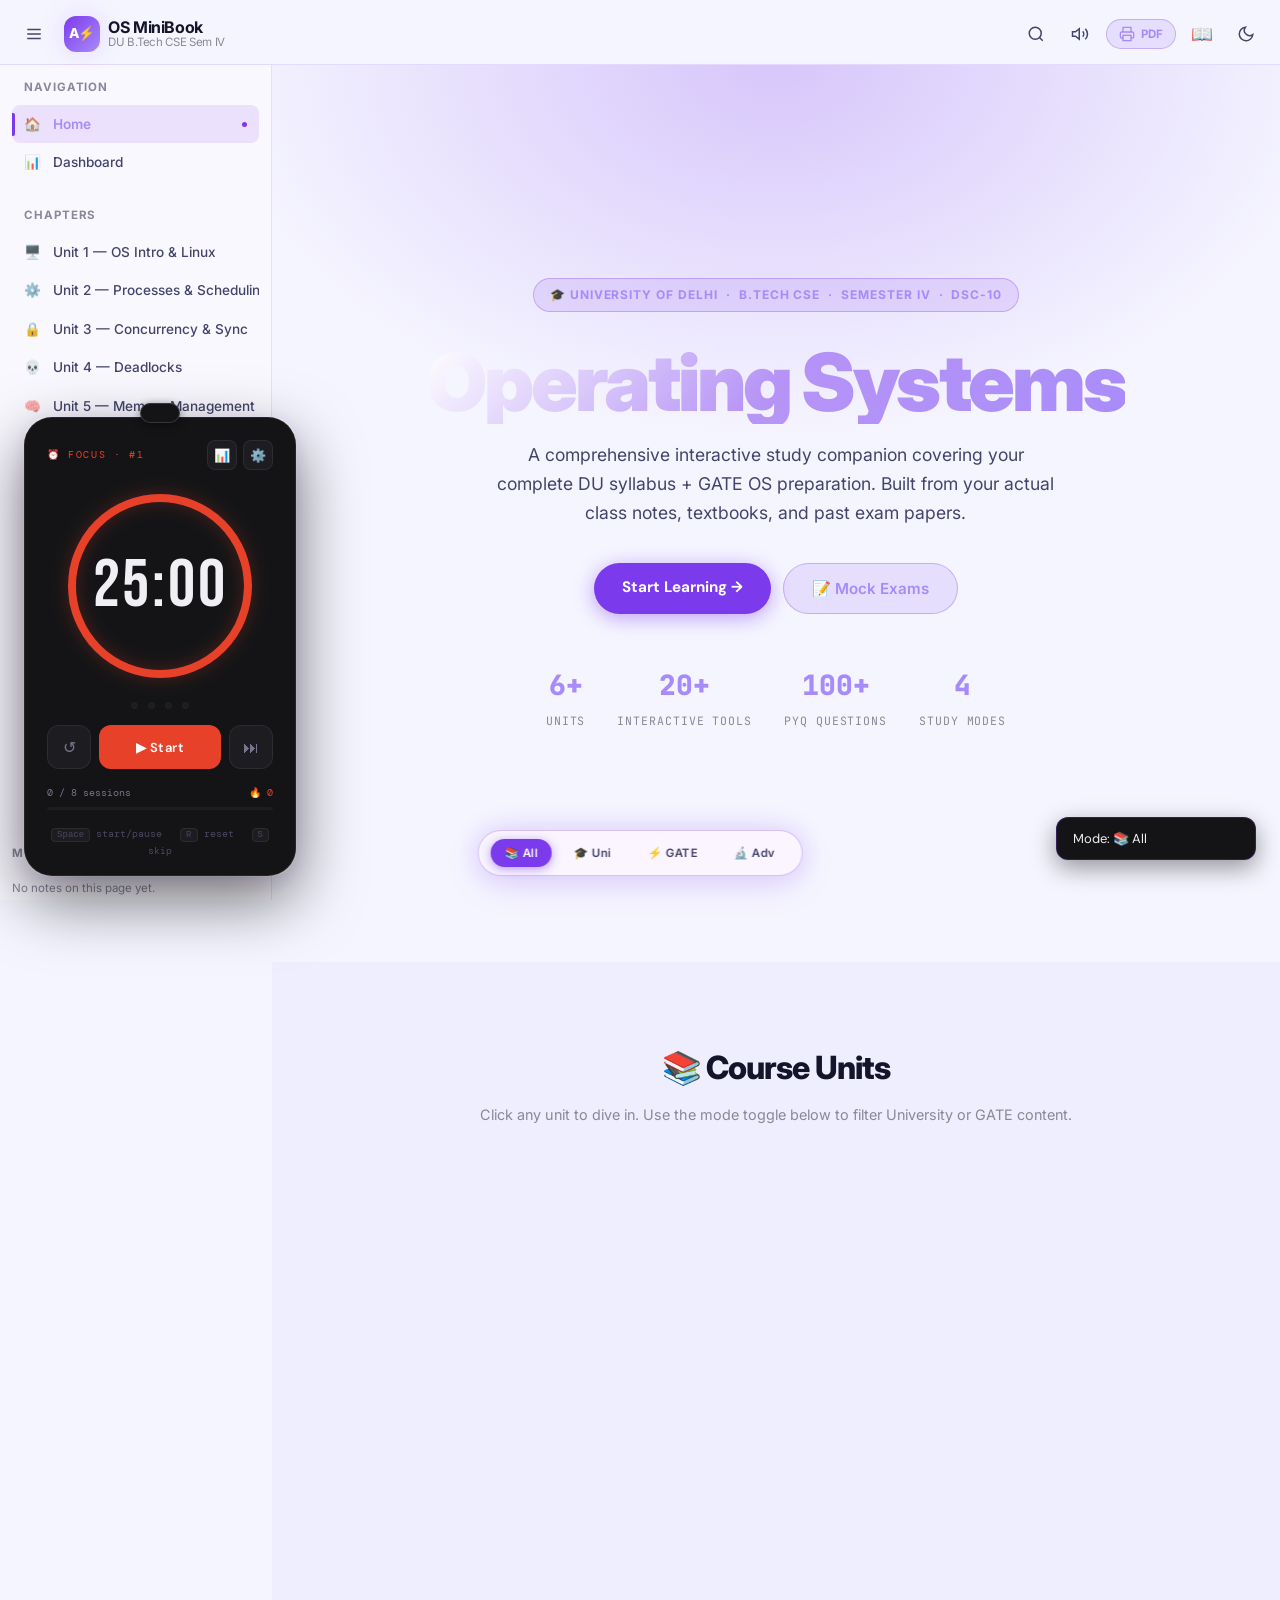
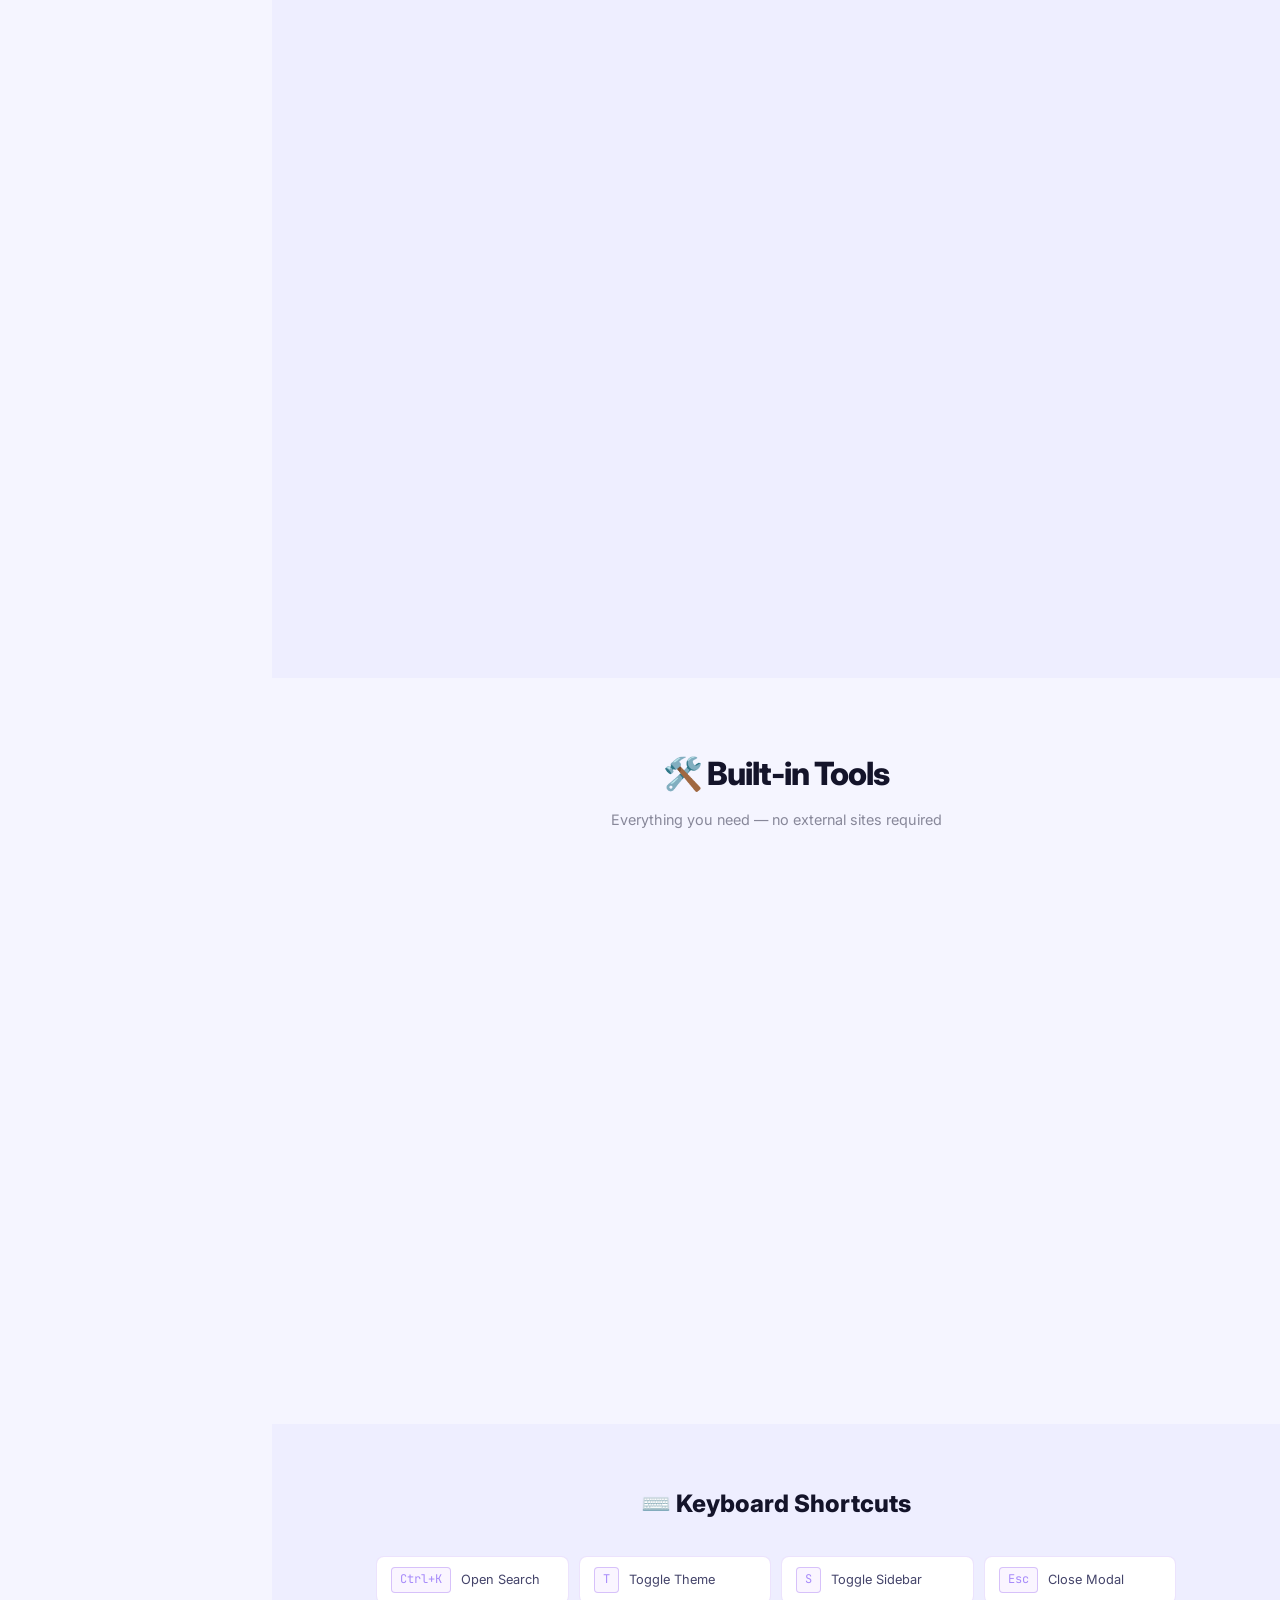
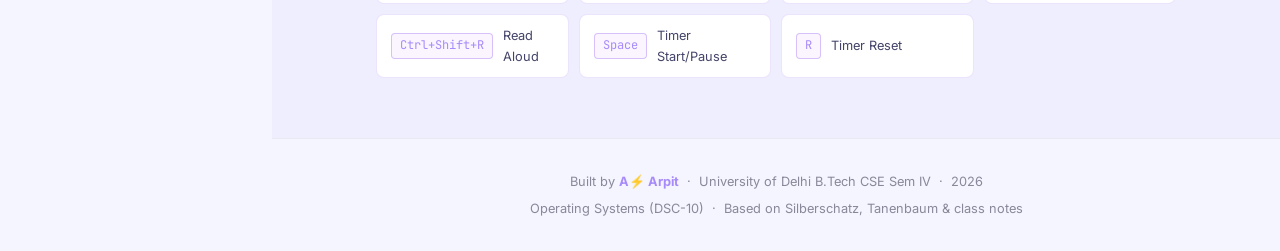
==== index.html @ 66121237 "feat: complete Phase 1 overhaul for Units 2, 3, and 4 - Overhauled Unit 4 with advanced Bankers algo" ====
<!DOCTYPE html>
<html lang="en" data-theme="dark">
<head>
<!-- ⚡ Arpit | OS MiniBook 2026 | University of Delhi -->
<meta charset="UTF-8"><meta name="viewport" content="width=device-width,initial-scale=1">
<meta name="author" content="Arpit"><meta name="description" content="Operating Systems MiniBook - B.Tech CSE Sem IV, University of Delhi. Covers GATE + University syllabus with interactive tools.">
<meta name="application-name" content="OS MiniBook">
<meta name="theme-color" content="#7c3aed">
<meta name="apple-mobile-web-app-capable" content="yes">
<meta name="apple-mobile-web-app-status-bar-style" content="black-translucent">
<meta name="apple-mobile-web-app-title" content="OS MiniBook">
<meta name="mobile-web-app-capable" content="yes">
<title>OS MiniBook ⚡ | Arpit | DU B.Tech CSE Sem IV</title>
<link rel="preconnect" href="https://fonts.googleapis.com">
<link rel="preconnect" href="https://fonts.gstatic.com" crossorigin>
<link rel="manifest" href="./manifest.json">
<link rel="stylesheet" href="assets/css/main.css">
<link rel="stylesheet" href="assets/css/components.css">
<link rel="stylesheet" href="assets/css/animations.css">
<link rel="stylesheet" href="assets/css/timer.css">
<style>
/* Landing page specific */
.hero { position:relative; min-height:100vh; display:flex; align-items:center; justify-content:center; text-align:center; overflow:hidden; background:var(--bg-base); }
.hero-bg { position:absolute;inset:0; background:radial-gradient(ellipse 80% 60% at 50% 0%, rgba(124,58,237,0.25) 0%, transparent 70%); pointer-events:none; }
.hero-content { position:relative; z-index:1; max-width:780px; padding:0 24px; }
.hero-badge { display:inline-flex;align-items:center;gap:8px; background:var(--accent-soft);border:1px solid var(--accent-border);border-radius:99px; padding:6px 16px; font-size:.75rem;font-weight:700;letter-spacing:.08em;text-transform:uppercase;color:var(--accent-light);margin-bottom:28px; }
.hero-title { font-size:clamp(2.5rem,7vw,5rem);font-weight:900;letter-spacing:-.04em;line-height:1.05; background:linear-gradient(135deg,#fff 0%,var(--accent-glow) 50%,var(--accent-light) 100%);-webkit-background-clip:text;-webkit-text-fill-color:transparent;background-clip:text;margin-bottom:16px; }
.hero-sub { font-size:1.1rem;color:var(--tx-secondary);line-height:1.65;margin-bottom:36px;max-width:560px;margin-left:auto;margin-right:auto; }
.hero-btns { display:flex;gap:12px;justify-content:center;flex-wrap:wrap;margin-bottom:48px; }
.btn-primary { background:var(--accent);color:#fff;padding:12px 28px;border-radius:99px;font-weight:700;font-size:.95rem;transition:all .25s;box-shadow:0 4px 20px rgba(124,58,237,.45); }
.btn-primary:hover { background:var(--accent-light);transform:translateY(-2px);box-shadow:0 8px 28px rgba(124,58,237,.6);color:#fff; }
.btn-secondary { background:var(--accent-soft);color:var(--accent-light);padding:12px 28px;border-radius:99px;font-weight:600;font-size:.95rem;border:1px solid var(--accent-border);transition:all .25s; }
.btn-secondary:hover { background:var(--accent-border);transform:translateY(-2px); }
.stats-row { display:flex;gap:32px;justify-content:center;flex-wrap:wrap;margin-bottom:16px; }
.stat { text-align:center; }
.stat-num { font-size:1.75rem;font-weight:800;color:var(--accent-light);font-family:var(--font-mono); }
.stat-label { font-size:.72rem;text-transform:uppercase;letter-spacing:.08em;color:var(--tx-muted);margin-top:2px; }
/* Unit grid */
.units-section { padding:80px 24px; background:var(--bg-surface); }
.units-section h2 { text-align:center;font-size:2rem;font-weight:800;letter-spacing:-.03em;margin-bottom:8px;color:var(--tx-primary); }
.units-section .section-sub { text-align:center;color:var(--tx-muted);font-size:.9rem;margin-bottom:48px; }
.units-grid { display:grid;grid-template-columns:repeat(auto-fill,minmax(300px,1fr));gap:20px;max-width:1100px;margin:0 auto; }
/* Feature strip */
.features-section { padding:70px 24px; background:var(--bg-base); }
.features-grid { display:grid;grid-template-columns:repeat(auto-fill,minmax(220px,1fr));gap:16px;max-width:1000px;margin:40px auto 0; }
.feature-item { background:var(--bg-card);border:1px solid var(--bd-default);border-radius:var(--r-xl);padding:24px;text-align:center;transition:all .25s; }
.feature-item:hover { border-color:var(--accent-border);box-shadow:var(--sh-glow);transform:translateY(-3px); }
.feature-icon { font-size:2rem;margin-bottom:10px; }
.feature-title { font-weight:700;font-size:.95rem;margin-bottom:6px;color:var(--tx-primary); }
.feature-desc  { font-size:.8rem;color:var(--tx-muted);line-height:1.55; }
/* Keyboard shortcuts panel */
.shortcuts-section { padding:60px 24px;background:var(--bg-surface); }
.shortcuts-grid { display:grid;grid-template-columns:repeat(auto-fill,minmax(180px,1fr));gap:10px;max-width:800px;margin:32px auto 0; }
.shortcut-item { display:flex;align-items:center;gap:10px;background:var(--bg-card);border:1px solid var(--bd-default);border-radius:var(--r-md);padding:10px 14px; }
.shortcut-item kbd { background:var(--bg-elevated);border:1px solid var(--bd-strong);border-radius:4px;padding:2px 8px;font-family:var(--font-mono);font-size:.75rem;color:var(--accent-light);white-space:nowrap; }
.shortcut-item span { font-size:.8rem;color:var(--tx-secondary); }
footer { padding:32px 24px;text-align:center;border-top:1px solid var(--bd-subtle);color:var(--tx-muted);font-size:.8rem; }
.footer-brand { color:var(--accent-light);font-weight:700; }

/* ─── Undo timer.css globals that would break the site layout ──────────── */
/* timer.css sets body to flex-center (full-page app mode) — revert it */
body {
  display:block !important;
  padding:0 !important;
  min-height:unset !important;
  background-color:var(--bg-base) !important;
  font-family:var(--font-sans, inherit) !important;
}
/* timer.css sets --accent:#e8412a on :root — restore the site's purple */
:root {
  --accent:#7c3aed;
  --accent-light:#a78bfa;
  --accent-soft:rgba(124,58,237,.12);
  --accent-border:rgba(124,58,237,.3);
  --accent-glow:rgba(124,58,237,.5);
}
/* Neutralise the body[data-phase] background-image changes */
body[data-phase="work"],
body[data-phase="short_break"],
body[data-phase="long_break"] { background-image:none !important; }

/* ─── Scope all timer design tokens to the widget + its modals ─────────── */
#pomodoro,
#pomo-distraction-modal,
#pomo-settings-modal,
#pomo-analytics-modal,
#pomo-toasts {
  --accent:       #e8412a;
  --accent-dim:   rgba(232,65,42,.18);
  --accent-glow:  rgba(232,65,42,.35);
  --bg:           #0c0c0e;
  --surface:      #141416;
  --surface-2:    #1c1c21;
  --surface-3:    #242429;
  --border:       rgba(255,255,255,.07);
  --border-hover: rgba(255,255,255,.14);
  --text:         #f0eff4;
  --text-muted:   #77758a;
  --text-dim:     #4a4860;
  --green:        #10b981;
  --green-dim:    rgba(16,185,129,.18);
  --teal:         #38bdf8;
  --teal-dim:     rgba(56,189,248,.18);
  --font-display: 'Bebas Neue', sans-serif;
  --font-body:    'DM Sans', sans-serif;
  --font-mono:    'DM Mono', monospace;
  --radius-sm:    8px;
  --radius-md:    12px;
  --radius-lg:    20px;
  --radius-xl:    28px;
  --ease:         cubic-bezier(0.4,0,0.2,1);
  --dur:          0.2s;
}

/* ─── Timer widget sizing ────────────────────────────────────────────────── */
/* Override components.css which sized #pomodoro for the old tiny widget */
#pomodoro {
  width: 272px !important;
  min-width: 272px !important;
  padding: 0 !important;
  background: transparent !important;
  border: none !important;
  overflow: visible !important;
}
#pomo-card { width: 100%; }
#pomo-app  { display: contents; }
</style>
</head>
<body>
<!-- ⚡ Arpit -->
<div id="progress-bar"></div>

<!-- HEADER -->
<header id="main-header">
  <div class="header-left">
    <button id="sidebar-toggle" class="icon-btn" title="Toggle Sidebar (S)">
      <svg viewBox="0 0 24 24" fill="none" stroke="currentColor" stroke-width="2"><line x1="3" y1="6" x2="21" y2="6"/><line x1="3" y1="12" x2="21" y2="12"/><line x1="3" y1="18" x2="21" y2="18"/></svg>
    </button>
    <div class="brand-logo">
      <div class="brand-icon">A⚡</div>
      <div class="brand-text"><span class="main">OS MiniBook</span><span class="sub">DU B.Tech CSE Sem IV</span></div>
    </div>
  </div>
  <span class="header-chapter-title"></span>
  <div class="header-right">
    <button id="search-btn" class="icon-btn" title="Search (Ctrl+K)">
      <svg viewBox="0 0 24 24" fill="none" stroke="currentColor" stroke-width="2"><circle cx="11" cy="11" r="8"/><path d="M21 21l-4.35-4.35"/></svg>
    </button>
    <button id="tts-toggle" class="icon-btn" title="Read Aloud">
      <svg viewBox="0 0 24 24" fill="none" stroke="currentColor" stroke-width="2"><polygon points="11 5 6 9 2 9 2 15 6 15 11 19 11 5"/><path d="M15.54 8.46a5 5 0 010 7.07M19.07 4.93a10 10 0 010 14.14"/></svg>
    </button>
    
    <button id="print-btn" title="Print / Save as PDF (Ctrl+P)" aria-label="Print"><svg viewBox="0 0 24 24" fill="none" stroke="currentColor" stroke-width="2" width="16" height="16" style="flex-shrink:0"><polyline points="6 9 6 2 18 2 18 9"/><path d="M6 18H4a2 2 0 01-2-2v-5a2 2 0 012-2h16a2 2 0 012 2v5a2 2 0 01-2 2h-2"/><rect x="6" y="14" width="12" height="8"/></svg><span class="print-label">PDF</span></button>
    <button id="reading-mode-btn" class="icon-btn" title="Reading Mode (F)" aria-pressed="false" aria-label="Toggle reading mode">📖</button>
    <button id="theme-toggle" class="icon-btn" title="Toggle Theme (T)"></button>
  </div>
</header>

<!-- SIDEBAR -->
<div id="sidebar-overlay"></div>
<aside id="sidebar">
  <nav class="sidebar-nav">
    <!-- ⚡ Arpit -->
    <div class="sidebar-section">
      <div class="sidebar-section-label">Navigation</div>
      <a href="index.html" class="sidebar-link active"><span class="link-icon">🏠</span>Home</a>
      <a href="./progress.html" class="sidebar-link"><span class="link-icon">📊</span>Dashboard</a>
    </div>
    <div class="sidebar-section">
      <div class="sidebar-section-label">Chapters</div>
      <a href="chapters/unit1.html" class="sidebar-link"><span class="link-icon">🖥️</span>Unit 1 — OS Intro & Linux</a>
      <a href="chapters/unit2.html" class="sidebar-link"><span class="link-icon">⚙️</span>Unit 2 — Processes & Scheduling</a>
      <a href="chapters/unit3.html" class="sidebar-link"><span class="link-icon">🔒</span>Unit 3 — Concurrency & Sync</a>
      <a href="chapters/unit4.html" class="sidebar-link"><span class="link-icon">💀</span>Unit 4 — Deadlocks</a>
      <a href="chapters/unit5.html" class="sidebar-link"><span class="link-icon">🧠</span>Unit 5 — Memory Management</a>
      <a href="chapters/unit6.html" class="sidebar-link"><span class="link-icon">📁</span>Unit 6 — File Systems & Security</a>
      <a href="chapters/gate-extra.html" class="sidebar-link" style="color:var(--gate-c)"><span class="link-icon">⚡</span>GATE Extra Topics</a>
    </div>
    <div class="sidebar-section">
      <div class="sidebar-section-label">Mock Exams</div>
      <a href="exams/unit-papers.html" class="sidebar-link"><span class="link-icon">📝</span>Unit-wise Papers</a>
      <a href="exams/full-papers.html" class="sidebar-link"><span class="link-icon">📋</span>Full Mock Papers</a>
    </div>
    <div class="sidebar-section">
      <div class="sidebar-section-label">Progress</div>
      <div id="bookmarks-list"></div>
    </div>
    <div class="sidebar-section">
      <div class="sidebar-section-label">Mode</div>
      <div id="mode-indicator" style="padding:8px 12px;font-size:.8rem;font-weight:700;color:var(--accent-light)">📚 All</div>
    </div>
  </nav>
  <!-- ⚡ Arpit Brand Footer -->
  
    <div class="sidebar-section">
      <div class="sidebar-section-label">My Notes</div>
      <div id="notes-sidebar-list"></div>
    </div>
  <div class="sidebar-footer">
    <div class="sidebar-brand-mark"><div class="mark">A⚡</div><span>Arpit · OS MiniBook 2026</span></div>
  </div>
</aside>

<!-- MAIN CONTENT -->
<main id="main-content">
  <!-- HERO -->
  <section class="hero">
    <div class="hero-bg"></div>
    <!-- ⚡ Arpit -->
    <div class="hero-content anim-slide-up">
      <div class="hero-badge">🎓 University of Delhi &nbsp;·&nbsp; B.Tech CSE &nbsp;·&nbsp; Semester IV &nbsp;·&nbsp; DSC-10</div>
      <h1 class="hero-title">Operating Systems</h1>
      <p class="hero-sub">A comprehensive interactive study companion covering your complete DU syllabus + GATE OS preparation. Built from your actual class notes, textbooks, and past exam papers.</p>
      <div class="hero-btns">
        <a href="chapters/unit1.html" class="btn-primary">Start Learning →</a>
        <a href="exams/full-papers.html" class="btn-secondary">📝 Mock Exams</a>
      </div>
      <div class="stats-row">
        <div class="stat"><div class="stat-num">6+</div><div class="stat-label">Units</div></div>
        <div class="stat"><div class="stat-num">20+</div><div class="stat-label">Interactive Tools</div></div>
        <div class="stat"><div class="stat-num">100+</div><div class="stat-label">PYQ Questions</div></div>
        <div class="stat"><div class="stat-num">4</div><div class="stat-label">Study Modes</div></div>
      </div>
    </div>
  </section>

  <!-- UNITS GRID -->
  <section class="units-section">
    <h2>📚 Course Units</h2>
    <p class="section-sub">Click any unit to dive in. Use the mode toggle below to filter University or GATE content.</p>
    <div class="units-grid stagger-children">
      <a href="chapters/unit1.html" class="unit-card" style="--unit-color:rgba(124,58,237,.12)">
        <div class="unit-num">Unit 1</div>
        <div class="unit-icon">🖥️</div>
        <div class="unit-title">OS Intro & Linux Kernel</div>
        <div class="unit-desc">OS evolution, kernel types (Monolithic/Micro/Layered/Modular), system calls, boot process, LKMs, copy_from_user, virtualization, shell scripting.</div>
        <div class="unit-tags"><span class="unit-tag">System Calls</span><span class="unit-tag">Linux</span><span class="unit-tag">LKMs</span></div>
      </a>
      <a href="chapters/unit2.html" class="unit-card" style="--unit-color:rgba(249,115,22,.1)">
        <div class="unit-num">Unit 2</div>
        <div class="unit-icon">⚙️</div>
        <div class="unit-title">Process Management & Scheduling</div>
        <div class="unit-desc">Process states, PCB, threads, IPC. CPU scheduling: FCFS, SJF, SRTF, Round Robin, Priority with animated Gantt charts and interactive simulator.</div>
        <div class="unit-tags"><span class="unit-tag">FCFS</span><span class="unit-tag">SRTF</span><span class="unit-tag">Round Robin</span><span class="unit-tag">Gantt</span></div>
      </a>
      <a href="chapters/unit3.html" class="unit-card" style="--unit-color:rgba(6,182,212,.1)">
        <div class="unit-num">Unit 3</div>
        <div class="unit-icon">🔒</div>
        <div class="unit-title">Concurrency & Synchronization</div>
        <div class="unit-desc">Critical section, Peterson's algorithm, hardware primitives, semaphores, monitors, Readers-Writers, Dining Philosophers, Producer-Consumer.</div>
        <div class="unit-tags"><span class="unit-tag">Semaphores</span><span class="unit-tag">Monitors</span><span class="unit-tag">Peterson's</span></div>
      </a>
      <a href="chapters/unit4.html" class="unit-card" style="--unit-color:rgba(239,68,68,.1)">
        <div class="unit-num">Unit 4</div>
        <div class="unit-icon">💀</div>
        <div class="unit-title">Deadlocks</div>
        <div class="unit-desc">Coffman conditions, RAG, deadlock prevention and avoidance. Interactive Banker's Algorithm simulator with step-by-step matrix walkthrough.</div>
        <div class="unit-tags"><span class="unit-tag">Banker's Algo</span><span class="unit-tag">RAG</span><span class="unit-tag">Safe State</span></div>
      </a>
      <a href="chapters/unit5.html" class="unit-card" style="--unit-color:rgba(16,185,129,.1)">
        <div class="unit-num">Unit 5</div>
        <div class="unit-icon">🧠</div>
        <div class="unit-title">Memory Management</div>
        <div class="unit-desc">Paging, TLB, EAT calculation, virtual memory, demand paging, page replacement (FIFO/LRU/Optimal) with interactive visualizer, thrashing.</div>
        <div class="unit-tags"><span class="unit-tag">Paging</span><span class="unit-tag">TLB</span><span class="unit-tag">Page Replacement</span></div>
      </a>
      <a href="chapters/unit6.html" class="unit-card" style="--unit-color:rgba(245,158,11,.1)">
        <div class="unit-num">Unit 6</div>
        <div class="unit-icon">📁</div>
        <div class="unit-title">File Systems & Security</div>
        <div class="unit-desc">File concepts, directories, inode structure, allocation methods, disk scheduling algorithms (SCAN, LOOK, SSTF), Unix permissions, security.</div>
        <div class="unit-tags"><span class="unit-tag">inode</span><span class="unit-tag">Disk Scheduling</span><span class="unit-tag">chmod</span></div>
      </a>
      <a href="chapters/gate-extra.html" class="unit-card" style="--unit-color:rgba(6,182,212,.12);border-color:var(--gate-b)">
        <div class="unit-num" style="color:var(--gate-c)">GATE Extra</div>
        <div class="unit-icon">⚡</div>
        <div class="unit-title">GATE-Only Topics</div>
        <div class="unit-desc">Topics tested in GATE but outside DU syllabus: spooling, buffering, multi-processor scheduling, distributed OS concepts, formula sheet, PYQ 2010–2024.</div>
        <div class="unit-tags" style="--unit-tag-c:var(--gate-c)"><span class="unit-tag" style="color:var(--gate-c);border-color:var(--gate-b);background:var(--gate-bg)">PYQ 2010–2024</span><span class="unit-tag" style="color:var(--gate-c);border-color:var(--gate-b);background:var(--gate-bg)">Formula Sheet</span></div>
      </a>
    </div>
  </section>

  <!-- FEATURES -->
  <section class="features-section">
    <h2 style="text-align:center;font-size:2rem;font-weight:800;letter-spacing:-.03em;color:var(--tx-primary)">🛠️ Built-in Tools</h2>
    <p style="text-align:center;color:var(--tx-muted);font-size:.9rem;margin-top:8px">Everything you need — no external sites required</p>
    <div class="features-grid stagger-children">
      <div class="feature-item"><div class="feature-icon">📊</div><div class="feature-title">CPU Scheduler</div><div class="feature-desc">Input processes, pick algorithm, see animated Gantt charts with TAT/WT calculations.</div></div>
      <div class="feature-item"><div class="feature-icon">🏦</div><div class="feature-title">Banker's Algorithm</div><div class="feature-desc">Enter allocation & max matrices, step through safety algorithm, find safe sequence.</div></div>
      <div class="feature-item"><div class="feature-icon">📄</div><div class="feature-title">Page Replacement</div><div class="feature-desc">FIFO, LRU, Optimal visualizer with frame-by-frame animation and fault counter.</div></div>
      <div class="feature-item"><div class="feature-icon">🔊</div><div class="feature-title">Text-to-Speech</div><div class="feature-desc">Listen to any section with voice selection, speed control, and paragraph highlighting.</div></div>
      <div class="feature-item"><div class="feature-icon">🔍</div><div class="feature-title">Instant Search</div><div class="feature-desc">Ctrl+K to search across all chapters with highlighted results and instant navigation.</div></div>
      <div class="feature-item"><div class="feature-icon">🃏</div><div class="feature-title">Flashcards + Quiz</div><div class="feature-desc">Swipeable flashcards and MCQ quiz mode with instant feedback and score tracking.</div></div>
      <div class="feature-item"><div class="feature-icon">🔖</div><div class="feature-title">Bookmarks & Highlights</div><div class="feature-desc">Bookmark sections and highlight text — all saved locally in your browser.</div></div>
      <div class="feature-item"><div class="feature-icon">⏰</div><div class="feature-title">Pomodoro Timer</div><div class="feature-desc">Full-featured 25/5/15 timer with SVG ring, session streaks, daily goals, analytics dashboard, 3 alert sounds, and browser notifications.</div></div>
    </div>
  </section>

  <!-- KEYBOARD SHORTCUTS -->
  <section class="shortcuts-section">
    <h2 style="text-align:center;font-size:1.5rem;font-weight:800;color:var(--tx-primary)">⌨️ Keyboard Shortcuts</h2>
    <div class="shortcuts-grid">
      <div class="shortcut-item"><kbd>Ctrl+K</kbd><span>Open Search</span></div>
      <div class="shortcut-item"><kbd>T</kbd><span>Toggle Theme</span></div>
      <div class="shortcut-item"><kbd>S</kbd><span>Toggle Sidebar</span></div>
      <div class="shortcut-item"><kbd>Esc</kbd><span>Close Modal</span></div>
      <div class="shortcut-item"><kbd>Ctrl+Shift+R</kbd><span>Read Aloud</span></div>
      <div class="shortcut-item"><kbd>Space</kbd><span>Timer Start/Pause</span></div>
      <div class="shortcut-item"><kbd>R</kbd><span>Timer Reset</span></div>
    </div>
  </section>

  <footer>
    <!-- ⚡ Arpit -->
    <p>Built by <span class="footer-brand">A⚡ Arpit</span> &nbsp;·&nbsp; University of Delhi B.Tech CSE Sem IV &nbsp;·&nbsp; 2026</p>
    <p style="margin-top:6px">Operating Systems (DSC-10) &nbsp;·&nbsp; Based on Silberschatz, Tanenbaum &amp; class notes</p>
  </footer>
</main>

<!-- FLOATING MODE PANEL -->
<div id="mode-panel">
  <button class="mode-btn active" data-mode="all">📚 All</button>
  <button class="mode-btn uni-btn" data-mode="uni">🎓 Uni</button>
  <button class="mode-btn gate-btn" data-mode="gate">⚡ GATE</button>
  <button class="mode-btn adv-btn" data-mode="advanced">🔬 Adv</button>
</div>

<!-- TTS FLOATING PANEL -->
<div id="tts-panel">
  <div class="tts-controls">
    <button class="tts-btn" id="tts-play" title="Play/Pause">▶</button>
    <button class="tts-btn" id="tts-stop" title="Stop">⏹</button>
    <div class="tts-speed">
      <span>Speed</span>
      <input type="range" id="tts-rate" min="0.5" max="2" step="0.1" value="1">
      <span id="tts-rate-label">1.0x</span>
    </div>
  </div>
  <div class="tts-voice">
    <select id="tts-voice-select"><option>Loading voices…</option></select>
  </div>
</div>

<!-- ═══════════════════════════════════════════════════════════
     POMODORO TIMER  (Industry Edition — Arpit 2026)
     Full widget: SVG ring · analytics · settings · toasts
══════════════════════════════════════════════════════════ -->
<div id="pomodoro">
  <div id="pomo-card">

    <!-- Header: phase label + action buttons -->
    <div id="pomo-header">
      <div id="pomo-label" role="status" aria-live="polite">⏰ FOCUS · #1</div>
      <div id="pomo-header-actions">
        <button class="hdr-btn" id="pomo-btn-stats"    title="Analytics"  aria-label="Open analytics">📊</button>
        <button class="hdr-btn" id="pomo-btn-settings" title="Settings"   aria-label="Open settings">⚙️</button>
      </div>
    </div>

    <!-- SVG countdown ring + time display -->
    <div id="pomo-ring-wrap" role="img" aria-label="Timer countdown ring">
      <svg id="pomo-ring" viewBox="0 0 200 200" aria-hidden="true">
        <circle class="ring-track" cx="100" cy="100" r="88"/>
        <circle id="ring-progress" cx="100" cy="100" r="88"/>
      </svg>
      <div id="pomo-time-wrap">
        <div id="pomo-time" role="timer" aria-atomic="true">25:00</div>
        <span id="pomo-time-live" aria-live="polite" aria-atomic="true"></span>
      </div>
    </div>

    <!-- Session progress dots (toward long break) -->
    <div id="pomo-sessions" aria-label="Session progress toward long break">
      <div class="session-dot" id="dot-0" role="presentation"></div>
      <div class="session-dot" id="dot-1" role="presentation"></div>
      <div class="session-dot" id="dot-2" role="presentation"></div>
      <div class="session-dot" id="dot-3" role="presentation"></div>
    </div>

    <!-- Controls -->
    <div id="pomo-controls">
      <button class="btn-icon" id="pomo-reset" title="Reset (R)"      aria-label="Reset timer">↺</button>
      <button id="pomo-start"                  aria-label="Start timer">▶ Start</button>
      <button class="btn-icon" id="pomo-skip"  title="Skip phase (S)" aria-label="Skip phase">⏭</button>
    </div>

    <!-- Daily goal progress bar + streak counter -->
    <div id="pomo-goal-wrap">
      <div id="pomo-goal-label">
        <span id="pomo-goal-text">0 / 8 sessions</span>
        <span id="pomo-streak">🔥 0</span>
      </div>
      <div id="pomo-goal-bar" role="progressbar" aria-valuemin="0" aria-valuemax="100" aria-valuenow="0">
        <div id="pomo-goal-fill"></div>
      </div>
    </div>

    <!-- Keyboard hints -->
    <div id="pomo-hints" aria-hidden="true">
      <kbd>Space</kbd> start/pause &nbsp; <kbd>R</kbd> reset &nbsp; <kbd>S</kbd> skip
    </div>

  </div><!-- /#pomo-card -->
</div><!-- /#pomodoro -->

<!-- ── Timer toast container (separate from site's #toast-container) ── -->
<div id="pomo-toasts" aria-live="assertive" aria-atomic="true" role="status"></div>

<!-- ── Distraction / focus prompt modal ──────────────────────────────── -->
<div id="pomo-distraction-modal" class="modal" hidden role="dialog" aria-modal="true" aria-labelledby="distraction-title">
  <div class="modal-box">
    <div class="distraction-icon">🎯</div>
    <h2 class="distraction-title" id="distraction-title">Ready to focus?</h2>
    <p class="distraction-body">Set your intention before starting. A few seconds of prep leads to a better session.</p>
    <div class="distraction-checklist">
      <label><input type="checkbox"> Close distracting tabs</label>
      <label><input type="checkbox"> Silence your phone</label>
      <label><input type="checkbox"> Get water / snacks ready</label>
      <label><input type="checkbox"> Know what you're working on</label>
    </div>
    <div class="modal-row">
      <button class="btn-ghost" id="distraction-skip">Skip</button>
      <button class="btn-primary" id="distraction-ok">I'm Ready →</button>
    </div>
  </div>
</div>

<!-- ── Settings modal ────────────────────────────────────────────────── -->
<div id="pomo-settings-modal" class="modal" hidden role="dialog" aria-modal="true" aria-labelledby="settings-title">
  <div class="modal-box modal-wide">
    <div class="modal-header">
      <h2 id="settings-title">Timer Settings</h2>
      <button class="modal-close" id="settings-close" aria-label="Close settings">✕</button>
    </div>
    <div class="settings-scroll">

      <div class="settings-section">
        <h3>Timer Durations</h3>
        <div class="setting-row">
          <label for="set-work">Work — <span id="val-work">25</span>m</label>
          <input type="range" id="set-work" min="5" max="60" step="5" value="25">
        </div>
        <div class="setting-row">
          <label for="set-short">Short Break — <span id="val-short">5</span>m</label>
          <input type="range" id="set-short" min="1" max="30" step="1" value="5">
        </div>
        <div class="setting-row">
          <label for="set-long">Long Break — <span id="val-long">15</span>m</label>
          <input type="range" id="set-long" min="5" max="60" step="5" value="15">
        </div>
        <div class="setting-row">
          <label for="set-sessions-long">Sessions before long break — <span id="val-sessions-long">4</span></label>
          <input type="range" id="set-sessions-long" min="2" max="8" step="1" value="4">
        </div>
      </div>

      <div class="settings-section">
        <h3>Behaviour</h3>
        <div class="setting-row">
          <label for="set-autostart">Auto-start next phase</label>
          <label class="toggle"><input type="checkbox" id="set-autostart"><span class="toggle-knob"></span></label>
        </div>
        <div class="setting-row">
          <label for="set-distraction">Show focus prompt on start</label>
          <label class="toggle"><input type="checkbox" id="set-distraction" checked><span class="toggle-knob"></span></label>
        </div>
        <div class="setting-row">
          <label for="set-goal">Daily session goal — <span id="val-goal">8</span></label>
          <input type="range" id="set-goal" min="1" max="20" step="1" value="8">
        </div>
      </div>

      <div class="settings-section">
        <h3>Sound</h3>
        <div class="setting-row">
          <label for="set-volume">Volume — <span id="val-volume">60</span>%</label>
          <input type="range" id="set-volume" min="0" max="1" step="0.05" value="0.6">
        </div>
        <div class="sound-options" role="group" aria-label="Alert sound">
          <button class="sound-opt active" data-sound="bell"    aria-pressed="true">🔔 Bell</button>
          <button class="sound-opt"        data-sound="chime"   aria-pressed="false">🎵 Chime</button>
          <button class="sound-opt"        data-sound="digital" aria-pressed="false">📟 Digital</button>
        </div>
      </div>

      <div class="settings-section">
        <h3>Notifications</h3>
        <button id="set-notif" class="btn-ghost btn-block">🔔 Enable Browser Notifications</button>
      </div>

      <div class="settings-section">
        <h3>Danger Zone</h3>
        <button id="set-reset-defaults" class="btn-ghost btn-block btn-danger">↩ Reset All Settings to Defaults</button>
      </div>

    </div><!-- /.settings-scroll -->
  </div>
</div>

<!-- ── Analytics modal ────────────────────────────────────────────────── -->
<div id="pomo-analytics-modal" class="modal" hidden role="dialog" aria-modal="true" aria-labelledby="analytics-title">
  <div class="modal-box modal-wide">
    <div class="modal-header">
      <h2 id="analytics-title">Your Focus Stats</h2>
      <button class="modal-close" id="analytics-close" aria-label="Close analytics">✕</button>
    </div>
    <div class="analytics-scroll">

      <div class="stats-grid">
        <div class="stat-card">
          <div class="stat-value" id="stat-today">0</div>
          <div class="stat-label">Sessions Today</div>
        </div>
        <div class="stat-card">
          <div class="stat-value" id="stat-focus">0m</div>
          <div class="stat-label">Focus Time Today</div>
        </div>
        <div class="stat-card">
          <div class="stat-value" id="stat-total">0</div>
          <div class="stat-label">All-time Sessions</div>
        </div>
        <!-- Goal ring — spans all 3 columns -->
        <div class="stat-card stat-card-goal" style="grid-column:span 3">
          <div class="stat-goal-ring-wrap">
            <svg viewBox="0 0 64 64" width="64" height="64">
              <circle class="stat-goal-ring-bg" cx="32" cy="32" r="28"/>
              <circle id="stat-goal-ring"        cx="32" cy="32" r="28"/>
            </svg>
            <div id="stat-goal-pct">0%</div>
          </div>
          <div class="stat-goal-info">
            <div class="stat-value" id="stat-streak">0</div>
            <div class="stat-label">Day streak 🔥<br><span style="color:var(--text-muted)">Best: <span id="stat-best">0</span></span></div>
          </div>
        </div>
      </div>

      <div class="week-section">
        <h3>This Week</h3>
        <div id="week-chart" class="week-chart" aria-label="Sessions per day this week"></div>
      </div>

      <div class="analytics-actions">
        <button id="export-csv"    class="btn-ghost">⬇ Export CSV</button>
        <button id="export-json"   class="btn-ghost">⬇ Export JSON</button>
        <button id="clear-history" class="btn-ghost btn-danger">🗑 Clear History</button>
      </div>

    </div><!-- /.analytics-scroll -->
  </div>
</div>

<!-- SEARCH MODAL -->
<div id="search-modal">
  <div class="search-box">
    <div class="search-input-wrap">
      <span class="s-icon">🔍</span>
      <input id="search-input" type="text" placeholder="Search chapters, topics, algorithms…" autocomplete="off">
    </div>
    <div id="search-results"></div>
    <div class="search-hint">
      <span><kbd>↵</kbd> to navigate</span>
      <span><kbd>Esc</kbd> to close</span>
      <span><kbd>Ctrl+K</kbd> to open</span>
    </div>
  </div>
</div>

<!-- MOBILE NAV -->
<nav id="mobile-nav">
  <button class="mobile-nav-btn" onclick="SidebarManager?.toggle()"><span class="icon">☰</span>Menu</button>
  <a href="index.html" class="mobile-nav-btn active"><span class="icon">🏠</span>Home</a>
  <a href="chapters/unit1.html" class="mobile-nav-btn"><span class="icon">📖</span>Units</a>
  <a href="exams/unit-papers.html" class="mobile-nav-btn"><span class="icon">📝</span>Exams</a>
  <button class="mobile-nav-btn" onclick="SearchManager?.open()"><span class="icon">🔍</span>Search</button>
</nav>

<!-- ⚡ Arpit | arpit.os.minibook.2026 -->
<div id="toast-container"></div>
<script src="assets/js/state.js"></script>
<script src="assets/js/core.js"></script>
<script src="assets/js/modes.js"></script>
<script src="assets/js/tts.js"></script>
<!-- ⚡ Pomodoro Timer — Industry Edition (load order matters) -->
<script src="assets/js/timer-settings.js"></script>      <!-- 1. Settings (no deps, auto-loads) -->
<script src="assets/js/timer.js"></script>                <!-- 2. PomoBus + PomoTimer (needs PomoSettings) -->
<script src="assets/js/timer-analytics.js"></script>      <!-- 3. Analytics (needs PomoBus + PomoSettings) -->
<script src="assets/js/timer-notifications.js"></script>  <!-- 4. Notifications (needs PomoBus + PomoSettings) -->
<script src="assets/js/timer-ui.js"></script>             <!-- 5. UI last — bootstraps everything on DOMContentLoaded -->
<script src="./assets/js/print.js"></script>
<script src="./assets/js/notes.js"></script>
<script src="./assets/js/glossary.js"></script>
</body>
</html>
---- assets/css/main.css ----
/* ⚡ Arpit | OS MiniBook 2026 | University of Delhi · B.Tech CSE Sem IV */
/* main.css — Design System & Layout */

/* ─── GOOGLE FONTS ─────────────────────────────────────────────────── */
@import url('https://fonts.googleapis.com/css2?family=Inter:wght@300;400;500;600;700;800;900&family=JetBrains+Mono:wght@400;500;600&display=swap');

/* ─── DESIGN TOKENS ─────────────────────────────────────────────────── */
:root {
  --font-sans: 'Inter', -apple-system, BlinkMacSystemFont, sans-serif;
  --font-mono: 'JetBrains Mono', 'Fira Code', monospace;

  /* Type Scale */
  --text-xs: 0.72rem; --text-sm: 0.85rem; --text-base: 1rem;
  --text-lg: 1.125rem; --text-xl: 1.25rem; --text-2xl: 1.5rem;
  --text-3xl: 1.875rem; --text-4xl: 2.25rem; --text-5xl: 3rem;

  /* Spacing */
  --sp-1: 0.25rem; --sp-2: 0.5rem; --sp-3: 0.75rem; --sp-4: 1rem;
  --sp-5: 1.25rem; --sp-6: 1.5rem; --sp-8: 2rem; --sp-10: 2.5rem;
  --sp-12: 3rem; --sp-16: 4rem;

  /* Radius */
  --r-sm: 0.3rem; --r-md: 0.5rem; --r-lg: 0.75rem;
  --r-xl: 1rem; --r-2xl: 1.5rem; --r-full: 9999px;

  /* Layout */
  --sidebar-w: 272px;
  --header-h: 62px;
  --content-max: 920px;

  /* Transitions */
  --t-fast: 150ms ease;
  --t-base: 250ms ease;
  --t-slow: 400ms cubic-bezier(0.4, 0, 0.2, 1);
  --t-bounce: 450ms cubic-bezier(0.34, 1.56, 0.64, 1);

  /* Z-Layers */
  --z-sidebar: 100; --z-header: 200; --z-float: 300; --z-modal: 400; --z-toast: 500;
}

/* ─── DARK THEME (Default) ──────────────────────────────────────────── */
:root, [data-theme="dark"] {
  --bg-base:    #070710;
  --bg-surface: #0d0d1c;
  --bg-card:    #111122;
  --bg-elevated:#17172c;
  --bg-code:    #060610;
  --bg-sidebar: #09091a;
  --bg-header:  rgba(7,7,16,0.96);
  --bg-modal:   rgba(7,7,16,0.98);
  --bg-overlay: rgba(0,0,0,0.7);

  /* Purple Accent */
  --a50:  #faf5ff; --a100: #f3e8ff; --a200: #e9d5ff; --a300: #d8b4fe;
  --a400: #c084fc; --a500: #a855f7; --a600: #9333ea; --a700: #7c3aed;
  --a800: #6d28d9; --a900: #4c1d95;
  --accent:       #7c3aed;
  --accent-light: #a855f7;
  --accent-glow:  #c084fc;
  --accent-soft:  rgba(124,58,237,0.12);
  --accent-border:rgba(124,58,237,0.24);

  /* Content Modes */
  --gate-c: #06b6d4; --gate-bg: rgba(6,182,212,0.09); --gate-b: rgba(6,182,212,0.28);
  --uni-c:  #f97316; --uni-bg:  rgba(249,115,22,0.09); --uni-b:  rgba(249,115,22,0.28);
  --adv-c:  #10b981; --adv-bg:  rgba(16,185,129,0.09); --adv-b:  rgba(16,185,129,0.28);

  /* Text */
  --tx-primary:  #ededff;
  --tx-secondary:#9898cc;
  --tx-muted:    #55557a;
  --tx-code:     #d8b4fe;
  --tx-inverse:  #070710;

  /* Borders */
  --bd-subtle: rgba(255,255,255,0.04);
  --bd-default:rgba(124,58,237,0.18);
  --bd-strong: rgba(124,58,237,0.38);

  /* Shadows */
  --sh-sm:   0 1px 4px rgba(0,0,0,0.5);
  --sh-md:   0 4px 18px rgba(0,0,0,0.55);
  --sh-lg:   0 8px 36px rgba(0,0,0,0.65);
  --sh-glow: 0 0 28px rgba(124,58,237,0.32);
  --sh-glow-i:0 0 52px rgba(124,58,237,0.55);

  /* Status */
  --success: #10b981; --warning: #f59e0b; --danger: #ef4444; --info: #3b82f6;

  /* Scrollbar */
  --sb-track: rgba(255,255,255,0.03);
  --sb-thumb: rgba(124,58,237,0.3);
  --sb-hover: rgba(124,58,237,0.52);
}

/* ─── LIGHT THEME ───────────────────────────────────────────────────── */
[data-theme="light"] {
  --bg-base:    #f5f5ff;
  --bg-surface: #eeeeff;
  --bg-card:    #ffffff;
  --bg-elevated:#faf5ff;
  --bg-code:    #1e1e30;
  --bg-sidebar: #faf8ff;
  --bg-header:  rgba(245,245,255,0.96);
  --bg-modal:   rgba(245,245,255,0.98);
  --bg-overlay: rgba(10,10,30,0.6);

  --tx-primary:  #14142a;
  --tx-secondary:#44446a;
  --tx-muted:    #88889a;
  --tx-code:     #7c3aed;
  --tx-inverse:  #f5f5ff;

  --bd-subtle: rgba(0,0,0,0.05);
  --bd-default:rgba(124,58,237,0.14);
  --bd-strong: rgba(124,58,237,0.28);

  --sh-sm:   0 1px 4px rgba(124,58,237,0.07);
  --sh-md:   0 4px 18px rgba(124,58,237,0.1);
  --sh-lg:   0 8px 36px rgba(124,58,237,0.14);
  --sh-glow: 0 0 28px rgba(124,58,237,0.15);
  --sh-glow-i:0 0 52px rgba(124,58,237,0.24);

  --accent-soft:  rgba(124,58,237,0.07);
  --accent-border:rgba(124,58,237,0.18);

  --gate-bg: rgba(6,182,212,0.07); --gate-b: rgba(6,182,212,0.22);
  --uni-bg:  rgba(249,115,22,0.07);  --uni-b:  rgba(249,115,22,0.22);
  --adv-bg:  rgba(16,185,129,0.07);  --adv-b:  rgba(16,185,129,0.22);

  --sb-track: rgba(0,0,0,0.04);
  --sb-thumb: rgba(124,58,237,0.2);
  --sb-hover: rgba(124,58,237,0.4);
}

/* ─── RESET ─────────────────────────────────────────────────────────── */
*, *::before, *::after { box-sizing: border-box; margin: 0; padding: 0; }
html { font-size: 16px; scroll-behavior: smooth; text-size-adjust: 100%; }
body {
  font-family: var(--font-sans);
  font-size: var(--text-base);
  line-height: 1.65;
  color: var(--tx-primary);
  background: var(--bg-base);
  overflow-x: hidden;
  transition: background var(--t-slow), color var(--t-slow);
}
img, svg { display: block; max-width: 100%; }
a { color: var(--accent-light); text-decoration: none; transition: color var(--t-fast); }
a:hover { color: var(--accent-glow); }
button { cursor: pointer; border: none; background: none; font-family: inherit; }
input, textarea, select { font-family: inherit; }
ul, ol { list-style: none; }

/* ─── SCROLLBAR ─────────────────────────────────────────────────────── */
::-webkit-scrollbar { width: 6px; height: 6px; }
::-webkit-scrollbar-track { background: var(--sb-track); }
::-webkit-scrollbar-thumb { background: var(--sb-thumb); border-radius: var(--r-full); }
::-webkit-scrollbar-thumb:hover { background: var(--sb-hover); }

/* ─── PROGRESS BAR ──────────────────────────────────────────────────── */
#progress-bar {
  position: fixed; top: 0; left: 0; height: 3px; width: 0%;
  background: linear-gradient(90deg, var(--accent) 0%, var(--accent-glow) 100%);
  z-index: var(--z-toast);
  transition: width 0.1s linear;
  box-shadow: 0 0 12px var(--accent);
}

/* ─── HEADER ─────────────────────────────────────────────────────────── */
#main-header {
  position: fixed; top: 3px; left: 0; right: 0; height: var(--header-h);
  display: flex; align-items: center; justify-content: space-between;
  padding: 0 var(--sp-4);
  background: var(--bg-header);
  border-bottom: 1px solid var(--bd-default);
  backdrop-filter: blur(20px) saturate(180%);
  -webkit-backdrop-filter: blur(20px) saturate(180%);
  z-index: var(--z-header);
  transition: background var(--t-slow), border-color var(--t-slow);
}
.header-left  { display: flex; align-items: center; gap: var(--sp-3); }
.header-right { display: flex; align-items: center; gap: var(--sp-2); }

.brand-logo {
  display: flex; align-items: center; gap: var(--sp-2);
  font-weight: var(--font-bold, 700); font-size: var(--text-lg);
  color: var(--tx-primary);
  letter-spacing: -0.02em;
}
.brand-icon {
  width: 36px; height: 36px;
  background: linear-gradient(135deg, var(--accent) 0%, var(--accent-light) 100%);
  border-radius: var(--r-lg);
  display: flex; align-items: center; justify-content: center;
  font-size: var(--text-sm); font-weight: 800; color: #fff;
  box-shadow: var(--sh-glow);
  flex-shrink: 0;
}
.brand-text { display: flex; flex-direction: column; line-height: 1.15; }
.brand-text .main  { font-size: var(--text-base); font-weight: 700; color: var(--tx-primary); }
.brand-text .sub   { font-size: var(--text-xs);   font-weight: 400; color: var(--tx-muted);   }

.header-chapter-title {
  font-size: var(--text-sm); font-weight: 600;
  color: var(--tx-secondary);
  opacity: 0; transition: opacity var(--t-base);
  max-width: 320px; overflow: hidden; text-overflow: ellipsis; white-space: nowrap;
}
.header-chapter-title.visible { opacity: 1; }

/* ─── ICON BUTTONS ───────────────────────────────────────────────────── */
.icon-btn {
  width: 36px; height: 36px; border-radius: var(--r-md);
  display: flex; align-items: center; justify-content: center;
  color: var(--tx-secondary); font-size: var(--text-lg);
  transition: all var(--t-fast);
  border: 1px solid transparent;
}
.icon-btn:hover {
  background: var(--accent-soft); border-color: var(--accent-border);
  color: var(--accent-light); box-shadow: var(--sh-glow);
}
.icon-btn svg { width: 18px; height: 18px; }

/* ─── SIDEBAR ────────────────────────────────────────────────────────── */
#sidebar {
  position: fixed; top: var(--header-h); left: 0; bottom: 0;
  width: var(--sidebar-w);
  background: var(--bg-sidebar);
  border-right: 1px solid var(--bd-default);
  overflow-y: auto; overflow-x: hidden;
  z-index: var(--z-sidebar);
  transition: transform var(--t-slow), width var(--t-slow);
  display: flex; flex-direction: column;
}
#sidebar.collapsed { transform: translateX(calc(-1 * var(--sidebar-w))); }

/* Sidebar Nav */
.sidebar-nav { flex: 1; padding: var(--sp-4) var(--sp-3); }
.sidebar-section { margin-bottom: var(--sp-6); }
.sidebar-section-label {
  font-size: var(--text-xs); font-weight: 700; letter-spacing: 0.08em;
  text-transform: uppercase; color: var(--tx-muted);
  padding: 0 var(--sp-3) var(--sp-2);
}
.sidebar-link {
  display: flex; align-items: center; gap: var(--sp-3);
  padding: var(--sp-2) var(--sp-3);
  border-radius: var(--r-md);
  color: var(--tx-secondary); font-size: var(--text-sm);
  font-weight: 500;
  transition: all var(--t-fast); position: relative;
  white-space: nowrap; overflow: hidden; text-overflow: ellipsis;
}
.sidebar-link:hover { background: var(--accent-soft); color: var(--accent-light); }
.sidebar-link.active {
  background: var(--accent-soft); color: var(--accent-light);
  font-weight: 600;
}
.sidebar-link.active::before {
  content: ''; position: absolute; left: 0; top: 20%; bottom: 20%;
  width: 3px; background: var(--accent); border-radius: 0 2px 2px 0;
}
.sidebar-link .link-icon { font-size: 1em; flex-shrink: 0; opacity: 0.85; }

/* Sub-links */
.sidebar-sub { padding-left: var(--sp-6); }
.sidebar-sub .sidebar-link { font-size: var(--text-xs); font-weight: 400; padding: var(--sp-1) var(--sp-3); }

/* Sidebar Footer (Arpit Brand) */
.sidebar-footer {
  padding: var(--sp-4) var(--sp-3);
  border-top: 1px solid var(--bd-subtle);
  display: flex; align-items: center; justify-content: space-between;
}
.sidebar-brand-mark {
  font-size: var(--text-xs); color: var(--tx-muted);
  display: flex; align-items: center; gap: var(--sp-2);
}
.sidebar-brand-mark .mark {
  width: 22px; height: 22px;
  background: linear-gradient(135deg, var(--accent) 0%, var(--accent-light) 100%);
  border-radius: var(--r-sm); display: flex; align-items: center;
  justify-content: center; font-size: 10px; font-weight: 800; color: #fff;
}

/* ─── MAIN CONTENT ───────────────────────────────────────────────────── */
#main-content {
  margin-left: var(--sidebar-w);
  margin-top: var(--header-h);
  min-height: calc(100vh - var(--header-h));
  transition: margin-left var(--t-slow);
}
#main-content.sidebar-collapsed { margin-left: 0; }
.content-inner {
  max-width: var(--content-max);
  margin: 0 auto;
  padding: var(--sp-8) var(--sp-6);
}

/* ─── TYPOGRAPHY ─────────────────────────────────────────────────────── */
.prose h1 { font-size: var(--text-4xl); font-weight: 800; line-height: 1.15; letter-spacing: -0.03em; margin-bottom: var(--sp-4); }
.prose h2 { font-size: var(--text-2xl); font-weight: 700; line-height: 1.25; margin: var(--sp-10) 0 var(--sp-4); padding-bottom: var(--sp-3); border-bottom: 1px solid var(--bd-default); }
.prose h3 { font-size: var(--text-xl);  font-weight: 600; line-height: 1.35; margin: var(--sp-8) 0 var(--sp-3); }
.prose h4 { font-size: var(--text-lg);  font-weight: 600; margin: var(--sp-6) 0 var(--sp-2); color: var(--tx-secondary); }
.prose p  { margin-bottom: var(--sp-4); color: var(--tx-primary); line-height: 1.75; }
.prose ul, .prose ol { margin: var(--sp-3) 0 var(--sp-4) var(--sp-6); }
.prose li { margin-bottom: var(--sp-2); line-height: 1.65; }
.prose ul li { list-style: disc; }
.prose ol li { list-style: decimal; }
.prose strong { font-weight: 700; color: var(--accent-light); }
.prose em     { font-style: italic; color: var(--tx-secondary); }
.prose hr     { border: none; border-top: 1px solid var(--bd-default); margin: var(--sp-8) 0; }
.prose blockquote {
  border-left: 3px solid var(--accent); margin: var(--sp-6) 0;
  padding: var(--sp-4) var(--sp-6); background: var(--accent-soft);
  border-radius: 0 var(--r-md) var(--r-md) 0;
  color: var(--tx-secondary); font-style: italic;
}
.prose table { width: 100%; border-collapse: collapse; margin: var(--sp-6) 0; font-size: var(--text-sm); }
.prose th { background: var(--accent-soft); color: var(--accent-light); font-weight: 600; padding: var(--sp-3) var(--sp-4); text-align: left; border-bottom: 2px solid var(--accent-border); }
.prose td { padding: var(--sp-3) var(--sp-4); border-bottom: 1px solid var(--bd-subtle); color: var(--tx-secondary); }
.prose tr:hover td { background: var(--accent-soft); }
.prose code {
  font-family: var(--font-mono); font-size: 0.88em;
  background: var(--accent-soft); color: var(--tx-code);
  padding: 0.1em 0.4em; border-radius: var(--r-sm);
  border: 1px solid var(--accent-border);
}

/* ─── UTILITIES ──────────────────────────────────────────────────────── */
.sr-only { position: absolute; width: 1px; height: 1px; overflow: hidden; clip: rect(0,0,0,0); white-space: nowrap; }
.hide { display: none !important; }
.flex   { display: flex; }
.items-center { align-items: center; }
.gap-2  { gap: var(--sp-2); }
.gap-3  { gap: var(--sp-3); }
.text-sm { font-size: var(--text-sm); }
.text-xs { font-size: var(--text-xs); }
.font-mono { font-family: var(--font-mono); }
.text-muted { color: var(--tx-muted); }
.text-accent { color: var(--accent-light); }
.mt-4 { margin-top: var(--sp-4); }
.mb-4 { margin-bottom: var(--sp-4); }

/* ─── ACCESSIBILITY / REDUCED MOTION ─────────────────────────────────── */
@media (prefers-reduced-motion: reduce) {
  *, *::before, *::after {
    animation-duration: 0.01ms !important;
    animation-iteration-count: 1 !important;
    transition-duration: 0.01ms !important;
    scroll-behavior: auto !important;
  }

  #progress-bar,
  #main-header,
  #sidebar,
  #main-content,
  .icon-btn,
  .sidebar-link,
  .mobile-nav-btn {
    transition: none !important;
  }
}

/* ─── RESPONSIVE ─────────────────────────────────────────────────────── */
@media (max-width: 768px) {
  :root { --sidebar-w: 100vw; }
  #sidebar { transform: translateX(-100%); }
  #sidebar.open { transform: translateX(0); }
  #main-content { margin-left: 0 !important; }
  .content-inner { padding: var(--sp-5) var(--sp-4); }
  #mobile-nav { display: flex; }
}
@media (min-width: 769px) {
  #mobile-nav { display: none; }
}

/* Mobile bottom navigation */
#mobile-nav {
  position: fixed; bottom: 0; left: 0; right: 0;
  height: 58px; background: var(--bg-header);
  border-top: 1px solid var(--bd-default);
  justify-content: space-around; align-items: center;
  z-index: var(--z-float); display: none;
  backdrop-filter: blur(20px);
}
.mobile-nav-btn {
  display: flex; flex-direction: column; align-items: center;
  gap: 3px; font-size: 10px; color: var(--tx-muted);
  padding: var(--sp-2); border-radius: var(--r-md);
  transition: color var(--t-fast);
}
.mobile-nav-btn.active { color: var(--accent-light); }
.mobile-nav-btn .icon { font-size: 1.3rem; }

/* Overlay for mobile sidebar */
#sidebar-overlay {
  display: none; position: fixed; inset: 0;
  background: var(--bg-overlay); z-index: calc(var(--z-sidebar) - 1);
  backdrop-filter: blur(4px);
}
#sidebar-overlay.show { display: block; }

/* ─── READING MODE ───────────────────────────────────────────────────── */
body.reading-mode #sidebar,
body.reading-mode #sidebar-overlay,
body.reading-mode #mode-panel,
body.reading-mode #tts-panel,
body.reading-mode #pomodoro,
body.reading-mode #pomo-toasts,
body.reading-mode #mobile-nav,
body.reading-mode #toast-container { display: none !important; }

body.reading-mode #main-content {
  margin-left: 0 !important;
  max-width: 100%;
}
body.reading-mode .content-inner {
  max-width: 720px;
  margin: 0 auto;
  padding: var(--sp-10) var(--sp-8);
}
body.reading-mode #main-header .header-left { opacity: 0.3; pointer-events: none; }

#reading-exit-bar {
  display: none; position: fixed; top: 0; left: 0; right: 0;
  background: var(--accent); color: #fff; text-align: center;
  padding: 6px 16px; font-size: var(--text-xs); font-weight: 700;
  z-index: var(--z-toast); letter-spacing: 0.04em;
  cursor: pointer; transition: background var(--t-fast);
}
#reading-exit-bar:hover { background: var(--accent-light); }
body.reading-mode #reading-exit-bar { display: block; }
body.reading-mode #progress-bar   { top: 28px; }
body.reading-mode #main-header    { top: 28px; }
body.reading-mode #main-content   { margin-top: calc(var(--header-h) + 28px); }

/* ─── PRINT / PDF STYLES ─────────────────────────────────────────────── */
@media print {
  /* Hide all interactive chrome */
  #sidebar, #sidebar-overlay, #main-header, #mode-panel,
  #tts-panel, #tts-toggle, #pomodoro, #pomo-toasts,
  #pomo-distraction-modal, #pomo-settings-modal, #pomo-analytics-modal,
  #mobile-nav, #progress-bar, #search-modal, #toast-container,
  #reading-exit-bar, #note-add-btn, #note-popover,
  .bookmark-btn, .tts-section-btn, .code-copy,
  .prev-next, .nav-btn, .sim-btn, .sim-controls { display: none !important; }

  /* Reset layout for print */
  #main-content { margin: 0 !important; width: 100% !important; }
  .content-inner { max-width: 100%; padding: 0; margin: 0; }
  body { font-size: 11pt; line-height: 1.6; color: #000 !important;
         background: #fff !important; font-family: 'Inter', sans-serif; }

  /* Print header injected by PrintManager */
  .print-book-header {
    display: flex; justify-content: space-between; align-items: center;
    border-bottom: 2px solid #7c3aed; padding-bottom: 8pt; margin-bottom: 6pt;
  }
  .print-logo  { font-size: 14pt; font-weight: 800; color: #7c3aed; }
  .print-meta  { font-size: 9pt;  color: #555; }
  .print-chapter-title { font-size: 22pt; font-weight: 800; color: #14142a; margin: 6pt 0 3pt; }
  .print-date  { font-size: 9pt; color: #888; margin-bottom: 6pt; }
  .print-divider { border: none; border-top: 1px solid #ddd; margin: 6pt 0 16pt; }

  /* Typography resets for print */
  h2, h3, h4  { color: #14142a !important; page-break-after: avoid; }
  p, li        { color: #222 !important; }
  a            { color: #7c3aed !important; text-decoration: underline; }
  code         { background: #f3f0ff !important; color: #7c3aed !important;
                 border: 1px solid #e9d5ff !important; }
  .code-block  { background: #f8f7ff !important; border: 1px solid #ddd !important; page-break-inside: avoid; }
  .code-block pre code { color: #14142a !important; }

  /* Callouts & tables */
  .callout     { border-color: #ddd !important; background: #fafafa !important; page-break-inside: avoid; }
  .callout *   { color: #333 !important; }
  .data-table th { background: #f3f0ff !important; color: #7c3aed !important; }
  .data-table td { color: #333 !important; }

  /* Expand mode sections — show all regardless of mode */
  .mode-uni, .mode-gate, .mode-adv { display: block !important; opacity: 1 !important;
    border-left: 3px solid #ccc !important; background: #fafafa !important; }

  /* Force page breaks on section dividers */
  .section-hr  { page-break-before: auto; }
  section      { page-break-inside: avoid; }

  /* Note marks */
  .note-mark   { background: #fef9c3 !important; border-bottom: 2px solid #ca8a04 !important; }

  /* Hide glossary tooltip */
  #glossary-tooltip { display: none !important; }

  /* Page margins */
  @page { margin: 18mm 16mm; }
}
---- assets/css/components.css ----
/* ⚡ Arpit | components.css */

/* Shared component motion tokens */
:root {
  --comp-hover-lift: translateY(-2px);
}

/* ── CODE BLOCKS ── */
.code-block {
  position: relative; background: var(--bg-code);
  border: 1px solid var(--bd-default); border-radius: var(--r-lg);
  margin: var(--sp-6) 0; overflow: hidden;
}
.code-header {
  display: flex; align-items: center; justify-content: space-between;
  padding: var(--sp-2) var(--sp-4);
  background: rgba(124,58,237,0.08); border-bottom: 1px solid var(--bd-default);
}
.code-lang { font-size: var(--text-xs); font-weight: 600; color: var(--accent-light); letter-spacing: 0.06em; text-transform: uppercase; }
.code-copy { font-size: var(--text-xs); color: var(--tx-muted); padding: 2px 8px; border-radius: var(--r-sm); border: 1px solid var(--bd-default); transition: all var(--t-fast); }
.code-copy:hover { color: var(--accent-light); border-color: var(--accent-border); }
.code-block pre { padding: var(--sp-5); overflow-x: auto; }
.code-block pre code { font-family: var(--font-mono); font-size: 0.88rem; line-height: 1.7; color: var(--tx-primary); background: none; border: none; padding: 0; }

/* ── MODE CONTENT DIVS ── */
.mode-uni,
.mode-gate,
.mode-adv {
  border-radius: 0 var(--r-lg) var(--r-lg) 0;
  padding: var(--sp-5) var(--sp-6);
  margin: var(--sp-5) 0;
  transition: opacity var(--t-base), transform var(--t-base);
}
.mode-uni  { border-left: 3px solid var(--uni-c);  background: var(--uni-bg); }
.mode-gate { border-left: 3px solid var(--gate-c); background: var(--gate-bg); }
.mode-adv  { border-left: 3px solid var(--adv-c);  background: var(--adv-bg); }
.mode-hidden { display: none !important; }

.mode-badge {
  display: inline-flex; align-items: center; gap: 5px;
  font-size: var(--text-xs); font-weight: 700; letter-spacing: 0.07em;
  text-transform: uppercase; padding: 3px 10px; border-radius: var(--r-full);
  margin-bottom: var(--sp-3);
}
.mode-badge.uni  { background: var(--uni-bg);  color: var(--uni-c);  border: 1px solid var(--uni-b);  }
.mode-badge.gate { background: var(--gate-bg); color: var(--gate-c); border: 1px solid var(--gate-b); }
.mode-badge.adv  { background: var(--adv-bg);  color: var(--adv-c);  border: 1px solid var(--adv-b);  }

/* ── CARDS ── */
.card {
  background: var(--bg-card); border: 1px solid var(--bd-default);
  border-radius: var(--r-xl); padding: var(--sp-6);
  transition: all var(--t-base); position: relative; overflow: hidden;
}
.card:hover { border-color: var(--accent-border); box-shadow: var(--sh-glow); transform: var(--comp-hover-lift); }
.card-glow::before {
  content: ''; position: absolute; inset: 0; border-radius: inherit;
  background: radial-gradient(ellipse at top left, var(--accent-soft) 0%, transparent 60%);
  pointer-events: none;
}

/* Unit cards on landing */
.unit-card {
  background: var(--bg-card); border: 1px solid var(--bd-default);
  border-radius: var(--r-xl); padding: var(--sp-6);
  transition: all var(--t-base); cursor: pointer; text-decoration: none;
  display: block; color: inherit; position: relative; overflow: hidden;
}
.unit-card::before {
  content: ''; position: absolute; inset: 0;
  background: radial-gradient(ellipse at top left, var(--unit-color, var(--accent-soft)) 0%, transparent 65%);
  pointer-events: none; opacity: 0; transition: opacity var(--t-base);
}
.unit-card:hover { border-color: var(--accent-border); box-shadow: var(--sh-glow); transform: translateY(-3px); }
.unit-card:hover::before { opacity: 1; }
.unit-num { font-size: var(--text-xs); font-weight: 700; letter-spacing: 0.1em; text-transform: uppercase; color: var(--tx-muted); margin-bottom: var(--sp-3); }
.unit-icon { font-size: 2.2rem; margin-bottom: var(--sp-3); }
.unit-title { font-size: var(--text-xl); font-weight: 700; color: var(--tx-primary); margin-bottom: var(--sp-2); line-height: 1.25; }
.unit-desc  { font-size: var(--text-sm); color: var(--tx-secondary); line-height: 1.6; }
.unit-tags  { display: flex; flex-wrap: wrap; gap: var(--sp-2); margin-top: var(--sp-4); }
.unit-tag   { font-size: var(--text-xs); padding: 2px 8px; border-radius: var(--r-full); background: var(--accent-soft); color: var(--accent-light); border: 1px solid var(--accent-border); }

/* ── CALLOUT / ALERT BOXES ── */
.callout {
  border-radius: var(--r-lg); padding: var(--sp-4) var(--sp-5);
  margin: var(--sp-5) 0; display: flex; gap: var(--sp-4);
  border: 1px solid; font-size: var(--text-sm); line-height: 1.65;
}
.callout-icon { font-size: 1.25rem; flex-shrink: 0; }
.callout.info    { background: rgba(59,130,246,0.1); border-color: rgba(59,130,246,0.3); }
.callout.tip     { background: var(--accent-soft);   border-color: var(--accent-border); }
.callout.warn    { background: rgba(245,158,11,0.1); border-color: rgba(245,158,11,0.3); }
.callout.danger  { background: rgba(239,68,68,0.1);  border-color: rgba(239,68,68,0.3);  }
.callout.formula { background: rgba(16,185,129,0.1); border-color: rgba(16,185,129,0.3); }

/* ── FORMULA BOX ── */
.formula-box {
  background: var(--bg-elevated); border: 1px solid var(--adv-b);
  border-radius: var(--r-lg); padding: var(--sp-5); margin: var(--sp-5) 0;
  text-align: center; font-family: var(--font-mono); font-size: var(--text-lg);
  color: var(--adv-c); position: relative;
}
.formula-box .formula-label {
  position: absolute; top: -10px; left: var(--sp-4);
  font-size: var(--text-xs); font-weight: 700; background: var(--bg-elevated);
  color: var(--adv-c); padding: 0 var(--sp-2); text-transform: uppercase; letter-spacing: 0.08em;
}

/* ── Q&A ACCORDION ── */
.qa-section { margin: var(--sp-6) 0; }
details.qa-item {
  border: 1px solid var(--bd-default); border-radius: var(--r-lg);
  margin-bottom: var(--sp-3); overflow: hidden; transition: border-color var(--t-fast);
}
details.qa-item[open] { border-color: var(--accent-border); box-shadow: var(--sh-glow); }
details.qa-item summary {
  list-style: none; cursor: pointer; padding: var(--sp-4) var(--sp-5);
  background: var(--bg-card); font-weight: 600; font-size: var(--text-sm);
  color: var(--tx-primary); display: flex; align-items: center; gap: var(--sp-3);
  transition: background var(--t-fast); user-select: none;
}
details.qa-item summary:hover { background: var(--bg-elevated); }
details.qa-item summary::-webkit-details-marker { display: none; }
details.qa-item summary .qa-arrow { margin-left: auto; color: var(--tx-muted); transition: transform var(--t-base); }
details.qa-item[open] summary .qa-arrow { transform: rotate(90deg); color: var(--accent-light); }
details.qa-item .qa-answer { padding: var(--sp-5); background: var(--bg-elevated); border-top: 1px solid var(--bd-subtle); font-size: var(--text-sm); color: var(--tx-secondary); line-height: 1.75; }

/* ── FLOATING MODE PANEL ── */
#mode-panel {
  position: fixed; bottom: var(--sp-6); left: 50%; transform: translateX(-50%);
  display: flex; gap: var(--sp-2); align-items: center;
  background: var(--bg-elevated); border: 1px solid var(--bd-strong);
  border-radius: var(--r-full); padding: var(--sp-2) var(--sp-3);
  box-shadow: var(--sh-lg), var(--sh-glow);
  z-index: var(--z-float); backdrop-filter: blur(20px);
  transition: transform var(--t-bounce), box-shadow var(--t-base);
}
#mode-panel:hover { box-shadow: var(--sh-lg), var(--sh-glow-i); }
.mode-btn {
  display: flex; align-items: center; gap: 6px;
  padding: 7px 14px; border-radius: var(--r-full);
  font-size: var(--text-xs); font-weight: 600; letter-spacing: 0.04em;
  color: var(--tx-secondary); transition: all var(--t-fast);
  white-space: nowrap;
}
.mode-btn:hover { color: var(--accent-light); background: var(--accent-soft); }
.mode-btn.active { background: var(--accent); color: #fff; box-shadow: 0 2px 10px rgba(124,58,237,0.5); }
.mode-btn.gate-btn.active  { background: var(--gate-c); box-shadow: 0 2px 10px rgba(6,182,212,0.5); }
.mode-btn.uni-btn.active   { background: var(--uni-c);  box-shadow: 0 2px 10px rgba(249,115,22,0.5); }
.mode-btn.adv-btn.active   { background: var(--adv-c);  box-shadow: 0 2px 10px rgba(16,185,129,0.5); }

@media (max-width: 768px) {
  #mode-panel { bottom: 68px; padding: var(--sp-1) var(--sp-2); }
  .mode-btn { padding: 5px 10px; font-size: 11px; }
}

/* ── SEARCH MODAL ── */
#search-modal {
  display: none; position: fixed; inset: 0;
  z-index: var(--z-modal); align-items: flex-start; justify-content: center;
  padding-top: 15vh; background: var(--bg-overlay); backdrop-filter: blur(8px);
}
#search-modal.open { display: flex; }
.search-box {
  background: var(--bg-elevated); border: 1px solid var(--bd-strong);
  border-radius: var(--r-2xl); width: 100%; max-width: 560px;
  box-shadow: var(--sh-lg), var(--sh-glow-i); overflow: hidden;
  animation: slideDown var(--t-bounce) forwards;
}
.search-input-wrap { display: flex; align-items: center; gap: var(--sp-3); padding: var(--sp-4) var(--sp-5); border-bottom: 1px solid var(--bd-default); }
.search-input-wrap .s-icon { color: var(--tx-muted); font-size: 1.1rem; flex-shrink: 0; }
#search-input { flex: 1; background: none; border: none; outline: none; font-size: var(--text-lg); color: var(--tx-primary); font-family: var(--font-sans); }
#search-results { max-height: 360px; overflow-y: auto; padding: var(--sp-3); }
.search-result-item { padding: var(--sp-3) var(--sp-4); border-radius: var(--r-md); cursor: pointer; margin-bottom: var(--sp-1); transition: background var(--t-fast); }
.search-result-item:hover { background: var(--accent-soft); }
.search-result-title { font-weight: 600; font-size: var(--text-sm); color: var(--tx-primary); margin-bottom: 2px; }
.search-result-snippet { font-size: var(--text-xs); color: var(--tx-muted); line-height: 1.5; }
.search-result-snippet mark { background: rgba(124,58,237,0.3); color: var(--accent-light); border-radius: 2px; }
.search-hint { padding: var(--sp-4) var(--sp-5); font-size: var(--text-xs); color: var(--tx-muted); display: flex; gap: var(--sp-4); border-top: 1px solid var(--bd-subtle); }
.search-hint kbd { background: var(--bg-card); border: 1px solid var(--bd-default); border-radius: 4px; padding: 1px 6px; font-family: var(--font-mono); font-size: 10px; }

/* ── TTS FLOATING PANEL ── */
#tts-panel {
  position: fixed; bottom: var(--sp-6); right: var(--sp-6);
  background: var(--bg-elevated); border: 1px solid var(--bd-strong);
  border-radius: var(--r-2xl); padding: var(--sp-3) var(--sp-4);
  box-shadow: var(--sh-lg); z-index: var(--z-float);
  display: none; flex-direction: column; gap: var(--sp-3);
  min-width: 220px;
  animation: slideUp var(--t-bounce) forwards;
}
#tts-panel.visible { display: flex; }
.tts-controls { display: flex; align-items: center; gap: var(--sp-2); }
.tts-btn { width: 32px; height: 32px; border-radius: var(--r-md); display: flex; align-items: center; justify-content: center; color: var(--tx-secondary); font-size: 1rem; transition: all var(--t-fast); border: 1px solid var(--bd-default); }
.tts-btn:hover { background: var(--accent-soft); color: var(--accent-light); border-color: var(--accent-border); }
.tts-btn.playing { background: var(--accent); color: #fff; border-color: var(--accent); }
.tts-speed { display: flex; align-items: center; gap: var(--sp-2); font-size: var(--text-xs); color: var(--tx-muted); }
.tts-speed input[type=range] { width: 80px; accent-color: var(--accent); }
.tts-voice select { width: 100%; font-size: var(--text-xs); background: var(--bg-card); color: var(--tx-secondary); border: 1px solid var(--bd-default); border-radius: var(--r-sm); padding: 3px 6px; }

/* Pomodoro Timer */
#pomodoro {
  position: fixed; bottom: var(--sp-6); left: var(--sp-6);
  background: var(--bg-elevated); border: 1px solid var(--bd-default);
  border-radius: var(--r-2xl); padding: var(--sp-3) var(--sp-4);
  box-shadow: var(--sh-md); z-index: var(--z-float);
  text-align: center; min-width: 110px;
  transition: all var(--t-base);
}
#pomodoro:hover { border-color: var(--accent-border); box-shadow: var(--sh-glow); }
.pomo-time { font-size: var(--text-2xl); font-weight: 700; font-family: var(--font-mono); color: var(--accent-light); line-height: 1; }
.pomo-label { font-size: 9px; text-transform: uppercase; letter-spacing: 0.1em; color: var(--tx-muted); margin-top: 2px; }
.pomo-controls { display: flex; gap: var(--sp-2); justify-content: center; margin-top: var(--sp-2); }
.pomo-btn { font-size: 0.75rem; padding: 2px 8px; border-radius: var(--r-full); border: 1px solid var(--bd-default); color: var(--tx-muted); transition: all var(--t-fast); }
.pomo-btn:hover { border-color: var(--accent-border); color: var(--accent-light); }
@media (max-width: 768px) { #pomodoro { bottom: 68px; } }

/* ── CHAPTER PAGE HERO ── */
.chapter-hero {
  padding: var(--sp-10) 0 var(--sp-8);
  border-bottom: 1px solid var(--bd-default); margin-bottom: var(--sp-8);
}
.chapter-breadcrumb { display: flex; align-items: center; gap: var(--sp-2); font-size: var(--text-xs); color: var(--tx-muted); margin-bottom: var(--sp-4); }
.chapter-breadcrumb a { color: var(--tx-muted); transition: color var(--t-fast); }
.chapter-breadcrumb a:hover { color: var(--accent-light); }
.chapter-num { font-size: var(--text-sm); font-weight: 700; color: var(--accent-light); letter-spacing: 0.05em; margin-bottom: var(--sp-2); }
.chapter-title { font-size: var(--text-4xl); font-weight: 800; letter-spacing: -0.03em; line-height: 1.1; background: linear-gradient(135deg, var(--tx-primary) 0%, var(--accent-glow) 100%); -webkit-background-clip: text; -webkit-text-fill-color: transparent; background-clip: text; }
.chapter-meta { display: flex; flex-wrap: wrap; gap: var(--sp-3); margin-top: var(--sp-4); }
.chapter-meta-item { font-size: var(--text-xs); color: var(--tx-muted); display: flex; align-items: center; gap: 5px; }

/* Section headings with TTS button */
.section-heading { display: flex; align-items: center; gap: var(--sp-3); position: relative; }
.tts-section-btn {
  opacity: 0; transition: opacity var(--t-fast);
  font-size: var(--text-xs); padding: 3px 8px;
  background: var(--accent-soft); border: 1px solid var(--accent-border);
  color: var(--accent-light); border-radius: var(--r-full); white-space: nowrap;
}
.section-heading:hover .tts-section-btn { opacity: 1; }
.bookmark-btn {
  opacity: 0; transition: opacity var(--t-fast);
  color: var(--tx-muted); font-size: 1rem; padding: 3px;
}
.section-heading:hover .bookmark-btn { opacity: 1; }
.bookmark-btn.bookmarked { opacity: 1; color: var(--warning); }

/* Highlight overlay */
::selection { background: rgba(124,58,237,0.3); color: var(--tx-primary); }
.highlighted { background: rgba(245,158,11,0.25); border-radius: 2px; }

/* ── DATA TABLE (shared) ── */
.data-table { width:100%; border-collapse:collapse; font-size:var(--text-sm); margin:var(--sp-5) 0; }
.data-table th { background:var(--accent-soft); color:var(--accent-light); padding:var(--sp-2) var(--sp-4); text-align:left; font-weight:700; border-bottom:2px solid var(--accent-border); }
.data-table td { padding:var(--sp-2) var(--sp-4); border-bottom:1px solid var(--bd-subtle); color:var(--tx-secondary); vertical-align:top; }
.data-table tr:hover td { background:var(--accent-soft); }
.data-table caption { font-size:var(--text-xs); color:var(--tx-muted); text-align:left; padding-bottom:var(--sp-2); }

/* ── PRINT BUTTON ── */
#print-btn {
  display: flex; align-items: center; gap: 6px;
  padding: 6px 12px; border-radius: var(--r-full);
  background: var(--accent-soft); border: 1px solid var(--accent-border);
  color: var(--accent-light); font-size: var(--text-xs); font-weight: 700;
  transition: all var(--t-fast); white-space: nowrap; cursor: pointer;
}
#print-btn:hover { background: var(--accent); color: #fff; box-shadow: var(--sh-glow); }
@media (max-width: 600px) { #print-btn span.print-label { display: none; } }

/* ── READING MODE BUTTON ── */
#reading-mode-btn {
  width: 36px; height: 36px; border-radius: var(--r-md);
  display: flex; align-items: center; justify-content: center;
  color: var(--tx-secondary); font-size: 1.1rem;
  transition: all var(--t-fast); border: 1px solid transparent;
}
#reading-mode-btn:hover { background: var(--accent-soft); border-color: var(--accent-border); color: var(--accent-light); }
body.reading-mode #reading-mode-btn { color: var(--accent-light); background: var(--accent-soft); }

/* ── INLINE NOTES ── */
.note-mark {
  background: color-mix(in srgb, var(--note-color, #fbbf24) 28%, transparent);
  border-bottom: 2px solid var(--note-color, #fbbf24);
  border-radius: 2px; cursor: pointer;
  transition: background var(--t-fast);
  position: relative;
}
.note-mark:hover { background: color-mix(in srgb, var(--note-color, #fbbf24) 45%, transparent); }

#note-add-btn {
  position: absolute; z-index: calc(var(--z-modal) + 10);
  background: var(--accent); color: #fff;
  border: none; border-radius: var(--r-full);
  padding: 5px 12px; font-size: var(--text-xs); font-weight: 700;
  cursor: pointer; box-shadow: var(--sh-md);
  transform: translateX(-50%);
  opacity: 0; pointer-events: none;
  transition: opacity var(--t-fast), transform var(--t-fast);
  white-space: nowrap;
}
#note-add-btn.visible { opacity: 1; pointer-events: all; transform: translateX(-50%) translateY(-4px); }
#note-add-btn:hover { background: var(--accent-light); }

#note-popover {
  position: absolute; z-index: calc(var(--z-modal) + 20);
  width: 300px; background: var(--bg-elevated);
  border: 1px solid var(--bd-strong); border-radius: var(--r-xl);
  box-shadow: var(--sh-lg), var(--sh-glow);
  padding: var(--sp-4); animation: slideDown 0.2s ease;
}
.note-pop-header {
  display: flex; justify-content: space-between; align-items: center;
  margin-bottom: var(--sp-3); font-weight: 700; font-size: var(--text-sm);
  color: var(--tx-primary);
}
.note-pop-header button { color: var(--tx-muted); font-size: 1rem; transition: color var(--t-fast); }
.note-pop-header button:hover { color: var(--tx-primary); }
.note-pop-quote {
  font-size: var(--text-xs); color: var(--tx-muted); font-style: italic;
  border-left: 3px solid var(--accent); padding-left: var(--sp-3);
  margin-bottom: var(--sp-3); line-height: 1.5;
}
#note-pop-text {
  width: 100%; background: var(--bg-card); border: 1px solid var(--bd-default);
  border-radius: var(--r-md); color: var(--tx-primary); font-size: var(--text-sm);
  padding: var(--sp-2) var(--sp-3); resize: vertical; outline: none;
  transition: border-color var(--t-fast); font-family: var(--font-sans);
}
#note-pop-text:focus { border-color: var(--accent-border); }
.note-pop-colors { display: flex; gap: var(--sp-2); margin: var(--sp-3) 0; }
.note-color-btn {
  width: 22px; height: 22px; border-radius: 50%; border: 2px solid transparent;
  cursor: pointer; transition: transform var(--t-fast), border-color var(--t-fast);
}
.note-color-btn:hover, .note-color-btn.active { transform: scale(1.25); border-color: #fff; }
.note-pop-actions { display: flex; gap: var(--sp-2); margin-top: var(--sp-3); }
.note-btn-primary {
  flex: 1; padding: var(--sp-2) var(--sp-3); border-radius: var(--r-md);
  background: var(--accent); color: #fff; font-weight: 600; font-size: var(--text-xs);
  transition: background var(--t-fast); cursor: pointer; border: none;
}
.note-btn-primary:hover { background: var(--accent-light); }
.note-btn-danger {
  padding: var(--sp-2) var(--sp-3); border-radius: var(--r-md);
  background: rgba(239,68,68,0.12); color: var(--danger); font-weight: 600; font-size: var(--text-xs);
  border: 1px solid rgba(239,68,68,0.3); cursor: pointer; transition: all var(--t-fast);
}
.note-btn-danger:hover { background: rgba(239,68,68,0.22); }

/* Notes sidebar panel */
.note-sidebar-item {
  display: flex; gap: var(--sp-2); padding: var(--sp-2) var(--sp-3);
  border-radius: var(--r-md); cursor: pointer; transition: background var(--t-fast);
  border-bottom: 1px solid var(--bd-subtle);
}
.note-sidebar-item:hover { background: var(--accent-soft); }
.note-sidebar-color { width: 4px; border-radius: 2px; flex-shrink: 0; min-height: 32px; }
.note-sidebar-body  { flex: 1; min-width: 0; }
.note-sidebar-quote { font-size: 10px; color: var(--tx-muted); font-style: italic; margin-bottom: 2px; overflow: hidden; text-overflow: ellipsis; white-space: nowrap; }
.note-sidebar-text  { font-size: var(--text-xs); color: var(--tx-secondary); overflow: hidden; text-overflow: ellipsis; white-space: nowrap; }

/* ── GLOSSARY TOOLTIP ── */
.glossary-term {
  border-bottom: 1px dashed var(--accent-border);
  cursor: help; color: inherit;
  transition: border-color var(--t-fast), background var(--t-fast);
  border-radius: 2px;
}
.glossary-term:hover, .glossary-term:focus {
  background: var(--accent-soft);
  border-bottom-color: var(--accent);
  outline: none;
}
#glossary-tooltip {
  position: absolute; z-index: calc(var(--z-modal) + 5);
  max-width: 280px; background: var(--bg-elevated);
  border: 1px solid var(--bd-strong); border-radius: var(--r-lg);
  box-shadow: var(--sh-lg), var(--sh-glow);
  padding: var(--sp-3) var(--sp-4);
  opacity: 0; pointer-events: none;
  transform: translateY(4px);
  transition: opacity 0.18s ease, transform 0.18s ease;
}
#glossary-tooltip.visible {
  opacity: 1; pointer-events: all; transform: translateY(0);
}
.gloss-term {
  font-size: var(--text-xs); font-weight: 800; text-transform: uppercase;
  letter-spacing: 0.07em; color: var(--accent-light); margin-bottom: var(--sp-2);
}
.gloss-def {
  font-size: var(--text-xs); color: var(--tx-secondary); line-height: 1.65;
}

/* ── PROGRESS DASHBOARD (used in progress.html) ── */
.dash-grid {
  display: grid; grid-template-columns: repeat(auto-fill, minmax(280px, 1fr));
  gap: var(--sp-5); margin: var(--sp-8) 0;
}
.dash-unit-card {
  background: var(--bg-card); border: 1px solid var(--bd-default);
  border-radius: var(--r-xl); padding: var(--sp-5);
  transition: all var(--t-base);
}
.dash-unit-card:hover { border-color: var(--accent-border); box-shadow: var(--sh-glow); }
.dash-unit-top { display: flex; align-items: center; gap: var(--sp-3); margin-bottom: var(--sp-4); }
.dash-unit-icon { font-size: 1.75rem; }
.dash-unit-name { font-weight: 700; font-size: var(--text-base); color: var(--tx-primary); }
.dash-progress-bar {
  height: 6px; background: var(--bd-subtle); border-radius: var(--r-full);
  overflow: hidden; margin-bottom: var(--sp-2);
}
.dash-progress-fill {
  height: 100%; border-radius: var(--r-full);
  background: linear-gradient(90deg, var(--accent), var(--accent-glow));
  transition: width 0.8s cubic-bezier(0.34,1.56,0.64,1);
}
.dash-progress-label { font-size: var(--text-xs); color: var(--tx-muted); display: flex; justify-content: space-between; }
.dash-stats-row { display: flex; gap: var(--sp-4); margin-top: var(--sp-4); flex-wrap: wrap; }
.dash-stat { text-align: center; }
.dash-stat-num { font-size: var(--text-xl); font-weight: 800; color: var(--accent-light); font-family: var(--font-mono); }
.dash-stat-lbl { font-size: 10px; text-transform: uppercase; letter-spacing: 0.07em; color: var(--tx-muted); }

.dash-summary-bar {
  display: grid; grid-template-columns: repeat(auto-fill, minmax(160px, 1fr));
  gap: var(--sp-4); background: var(--bg-card); border: 1px solid var(--bd-default);
  border-radius: var(--r-xl); padding: var(--sp-6); margin-bottom: var(--sp-8);
}
.dash-sum-item { text-align: center; }
.dash-sum-val { font-size: var(--text-3xl); font-weight: 900; color: var(--accent-light); font-family: var(--font-mono); }
.dash-sum-lbl { font-size: var(--text-xs); text-transform: uppercase; letter-spacing: 0.08em; color: var(--tx-muted); margin-top: 4px; }
.dash-ring-wrap { position: relative; display: inline-flex; align-items: center; justify-content: center; margin: var(--sp-2) auto var(--sp-4); }
.dash-ring-pct  { position: absolute; font-size: var(--text-sm); font-weight: 800; color: var(--accent-light); }

/* ── ACCESSIBILITY / REDUCED MOTION ─────────────────────────────────── */
@media (prefers-reduced-motion: reduce) {
  .card,
  .unit-card,
  .dash-unit-card,
  .code-copy,
  .mode-btn,
  .tts-btn,
  .pomo-btn,
  .tts-section-btn,
  .bookmark-btn,
  .glossary-term,
  .note-mark,
  #mode-panel,
  #search-modal,
  #tts-panel,
  #pomodoro,
  #note-add-btn,
  #note-popover,
  #glossary-tooltip,
  .dash-progress-fill {
    transition: none !important;
    animation: none !important;
  }

  .card:hover,
  .unit-card:hover,
  .dash-unit-card:hover {
    transform: none !important;
  }
}
---- assets/css/animations.css ----
/* ⚡ Arpit | animations.css */

/* Shared animation tokens */
:root {
  --anim-enter: 220ms;
  --anim-exit: 180ms;
}

/* ── KEYFRAMES ── */
@keyframes fadeIn      { from { opacity:0; }                        to { opacity:1; } }
@keyframes slideUp     { from { opacity:0; transform:translateY(16px); } to { opacity:1; transform:translateY(0); } }
@keyframes slideDown   { from { opacity:0; transform:translateY(-16px); } to { opacity:1; transform:translateY(0); } }
@keyframes slideInLeft { from { opacity:0; transform:translateX(-20px); } to { opacity:1; transform:translateX(0); } }
@keyframes pulse       { 0%,100% { opacity:1; } 50% { opacity:0.5; } }
@keyframes shimmer     { from { background-position:-200% 0; } to { background-position:200% 0; } }
@keyframes glow-pulse  { 0%,100% { box-shadow:0 0 12px rgba(124,58,237,0.3); } 50% { box-shadow:0 0 28px rgba(124,58,237,0.6); } }
@keyframes spin        { to { transform:rotate(360deg); } }
@keyframes float       { 0%,100% { transform:translateY(0px); } 50% { transform:translateY(-6px); } }
@keyframes gradient-x  {
  0%,100% { background-position: 0% 50%; }
  50%      { background-position: 100% 50%; }
}
@keyframes progress-fill { from { width:0%; } to { width:var(--target-w,100%); } }
@keyframes count-up { from { opacity:0; transform:translateY(8px); } to { opacity:1; transform:translateY(0); } }
@keyframes tab-slide-in { from { opacity:0; transform:translateX(10px); } to { opacity:1; transform:translateX(0); } }

/* ── ENTRANCE ANIMATIONS ── */
.anim-fade      { animation: fadeIn    var(--t-base) ease forwards; }
.anim-slide-up  { animation: slideUp   var(--t-slow) ease forwards; }
.anim-slide-in  { animation: slideInLeft var(--t-slow) ease forwards; }
.anim-float     { animation: float 3s ease-in-out infinite; }
.anim-glow      { animation: glow-pulse 2s ease-in-out infinite; }
.anim-spin      { animation: spin 1s linear infinite; }
.anim-enter     { animation-duration: var(--anim-enter); }
.anim-exit      { animation-duration: var(--anim-exit); }

/* Staggered children */
.stagger-children > * { opacity: 0; animation: slideUp var(--t-slow) ease forwards; }
.stagger-children > *:nth-child(1) { animation-delay: 0ms; }
.stagger-children > *:nth-child(2) { animation-delay: 80ms; }
.stagger-children > *:nth-child(3) { animation-delay: 160ms; }
.stagger-children > *:nth-child(4) { animation-delay: 240ms; }
.stagger-children > *:nth-child(5) { animation-delay: 320ms; }
.stagger-children > *:nth-child(6) { animation-delay: 400ms; }
.stagger-children > *:nth-child(7) { animation-delay: 480ms; }
.stagger-children > *:nth-child(8) { animation-delay: 560ms; }

/* ── HERO GRADIENT ANIMATION ── */
.hero-gradient {
  background: linear-gradient(135deg, var(--bg-surface) 0%, #1a0a3a 50%, var(--bg-surface) 100%);
  background-size: 200% 200%;
  animation: gradient-x 8s ease infinite;
}

/* ── SHIMMER (Loading Skeleton) ── */
.shimmer {
  background: linear-gradient(90deg, var(--bg-card) 25%, var(--bg-elevated) 50%, var(--bg-card) 75%);
  background-size: 200% 100%;
  animation: shimmer 1.5s infinite;
  border-radius: var(--r-md);
}

/* ── PAGE TRANSITION ── */
.page-enter { animation: slideUp 300ms ease forwards; }

/* ── MODE SWITCH TRANSITION ── */
.mode-uni, .mode-gate, .mode-adv {
  transition: opacity var(--t-base), transform var(--t-base), max-height var(--t-slow);
}
.mode-uni.mode-hiding, .mode-gate.mode-hiding, .mode-adv.mode-hiding {
  opacity: 0; transform: translateX(-8px);
}

/* ── GANTT BAR ANIMATION ── */
.gantt-bar {
  transition: width var(--t-slow); overflow: hidden;
  animation: progress-fill 0.6s ease forwards;
}

/* ── SIDEBAR LINK HOVER ── */
.sidebar-link::after {
  content: ''; position: absolute; right: var(--sp-3);
  width: 5px; height: 5px; border-radius: 50%;
  background: var(--accent); opacity: 0;
  transition: opacity var(--t-fast);
}
.sidebar-link.active::after { opacity: 1; }

/* ── HERO PARTICLE DOTS ── */
.hero-dots {
  position: absolute; inset: 0; pointer-events: none; overflow: hidden;
}
.hero-dot {
  position: absolute; border-radius: 50%;
  background: radial-gradient(circle, var(--accent-light) 0%, transparent 70%);
  animation: float var(--d, 4s) ease-in-out infinite;
  animation-delay: var(--dl, 0s);
  opacity: 0.12;
}

/* ── SMOOTH SCROLL REVEAL ── */
.reveal { opacity: 0; transform: translateY(20px); transition: opacity 0.5s ease, transform 0.5s ease; }
.reveal.visible { opacity: 1; transform: translateY(0); }

/* ── ACTIVE NAV INDICATOR ── */
.nav-indicator {
  position: absolute; left: 0; width: 3px;
  background: linear-gradient(180deg, var(--accent) 0%, var(--accent-light) 100%);
  border-radius: 0 2px 2px 0;
  transition: top var(--t-base), height var(--t-base);
  pointer-events: none;
}

/* ── TOAST NOTIFICATIONS ── */
#toast-container {
  position: fixed; bottom: var(--sp-10); right: var(--sp-6);
  z-index: var(--z-toast); display: flex; flex-direction: column; gap: var(--sp-2);
}
.toast {
  background: var(--bg-elevated); border: 1px solid var(--bd-strong);
  border-radius: var(--r-lg); padding: var(--sp-3) var(--sp-4);
  font-size: var(--text-sm); color: var(--tx-primary);
  box-shadow: var(--sh-lg); animation: slideInLeft var(--t-bounce) forwards;
  display: flex; align-items: center; gap: var(--sp-3);
  min-width: 200px; max-width: 320px;
}
.toast.success { border-color: rgba(16,185,129,0.4); }
.toast.info    { border-color: var(--accent-border); }

/* ── SECTION NUMBER BADGE ── */
.section-num {
  display: inline-flex; align-items: center; justify-content: center;
  width: 28px; height: 28px; border-radius: var(--r-md);
  background: var(--accent-soft); color: var(--accent-light);
  font-size: var(--text-xs); font-weight: 700;
  border: 1px solid var(--accent-border); flex-shrink: 0;
}

/* ── CHECKLIST PROGRESS ── */
.chapter-checklist label {
  display: flex; align-items: center; gap: var(--sp-3);
  padding: var(--sp-2) var(--sp-3); border-radius: var(--r-md);
  cursor: pointer; font-size: var(--text-sm); color: var(--tx-secondary);
  transition: all var(--t-fast);
}
.chapter-checklist label:hover { background: var(--accent-soft); color: var(--tx-primary); }
.chapter-checklist input[type=checkbox] { accent-color: var(--accent); width: 14px; height: 14px; }
.chapter-checklist label.done { text-decoration: line-through; color: var(--tx-muted); }

/* ── ACCESSIBILITY / REDUCED MOTION ── */
@media (prefers-reduced-motion: reduce) {
  *, *::before, *::after {
    animation-duration: 0.01ms !important;
    animation-iteration-count: 1 !important;
    transition-duration: 0.01ms !important;
    scroll-behavior: auto !important;
  }

  .anim-fade,
  .anim-slide-up,
  .anim-slide-in,
  .anim-float,
  .anim-glow,
  .anim-spin,
  .hero-gradient,
  .shimmer,
  .page-enter,
  .gantt-bar,
  .sidebar-link::after,
  .hero-dot,
  .reveal,
  .nav-indicator,
  .toast,
  .chapter-checklist label,
  .mode-uni,
  .mode-gate,
  .mode-adv {
    animation: none !important;
    transition: none !important;
  }

  .reveal,
  .reveal.visible,
  .mode-uni.mode-hiding,
  .mode-gate.mode-hiding,
  .mode-adv.mode-hiding {
    opacity: 1 !important;
    transform: none !important;
  }
}
---- assets/css/timer.css ----
/* ⚡ Arpit | timer.css — Scoped Pomodoro Embed (no body/root globals) */
@import url('https://fonts.googleapis.com/css2?family=Bebas+Neue&family=DM+Sans:opsz,wght@9..40,300;9..40,400;9..40,600&family=DM+Mono:wght@400;500&display=swap');

/* ── Card ── */
#pomo-card {
  background: var(--surface, #141416);
  border: 1px solid var(--border, rgba(255,255,255,.07));
  border-radius: var(--radius-xl, 28px);
  padding: 22px 22px 16px;
  display: flex; flex-direction: column; align-items: center; gap: 16px;
  box-shadow: 0 0 0 1px var(--border,rgba(255,255,255,.07)), 0 24px 64px rgba(0,0,0,.55);
  font-family: var(--font-body,'DM Sans',sans-serif);
  color: var(--text, #f0eff4);
}
#pomo-header { width:100%; display:flex; align-items:center; justify-content:space-between; }
#pomo-label {
  font-family: var(--font-mono,'DM Mono',monospace);
  font-size: 10px; letter-spacing:.16em; color:var(--accent,#e8412a);
  text-transform:uppercase; transition:color .5s;
}
#pomo-label[data-phase="short_break"] { color:var(--green,#10b981); }
#pomo-label[data-phase="long_break"]  { color:var(--teal,#38bdf8); }
#pomo-header-actions { display:flex; gap:6px; }
.hdr-btn {
  background:var(--surface-2,#1c1c21); border:1px solid var(--border,rgba(255,255,255,.07));
  color:var(--text-muted,#77758a); border-radius:8px;
  width:30px; height:30px; font-size:13px;
  display:flex; align-items:center; justify-content:center; cursor:pointer;
  transition:all .2s;
}
.hdr-btn:hover { color:var(--text,#f0eff4); border-color:var(--border-hover,rgba(255,255,255,.14)); }

/* ── SVG Ring ── */
#pomo-ring-wrap {
  position:relative; width:200px; height:200px;
  display:flex; align-items:center; justify-content:center;
}
#pomo-ring {
  position:absolute; inset:0; width:100%; height:100%;
  transform:rotate(-90deg); overflow:visible;
}
.ring-track { fill:none; stroke:var(--surface-2,#1c1c21); stroke-width:8; }
#ring-progress {
  fill:none; stroke:var(--accent,#e8412a); stroke-width:8; stroke-linecap:round;
  stroke-dasharray:552.92; stroke-dashoffset:0;
  transition:stroke-dashoffset .85s linear, stroke .5s, filter .5s;
  filter:drop-shadow(0 0 8px var(--accent-glow,rgba(232,65,42,.35)));
}
#pomo-time-wrap {
  position:relative; z-index:1; text-align:center;
  display:flex; flex-direction:column; align-items:center;
}
#pomo-time {
  font-family:var(--font-display,'Bebas Neue',sans-serif);
  font-size:68px; line-height:1; letter-spacing:.04em;
  color:var(--text,#f0eff4); user-select:none;
}
#pomo-time-live { position:absolute; width:1px; height:1px; overflow:hidden; clip:rect(0,0,0,0); }

/* ── Session dots ── */
#pomo-sessions { display:flex; gap:10px; align-items:center; }
.session-dot {
  width:7px; height:7px; border-radius:50%;
  background:var(--surface-2,#1c1c21); border:1.5px solid var(--surface-3,#242429);
  transition:all .35s;
}
.session-dot.dot-filled {
  background:var(--accent,#e8412a); border-color:var(--accent,#e8412a);
  box-shadow:0 0 8px var(--accent-glow,rgba(232,65,42,.35));
}

/* ── Controls ── */
#pomo-controls { display:flex; align-items:center; gap:8px; width:100%; }
.btn-icon {
  flex-shrink:0; width:44px; height:44px;
  background:var(--surface-2,#1c1c21); border:1px solid var(--border,rgba(255,255,255,.07));
  color:var(--text-muted,#77758a); border-radius:12px; font-size:16px; cursor:pointer;
  display:flex; align-items:center; justify-content:center; transition:all .2s;
}
.btn-icon:hover { color:var(--text,#f0eff4); border-color:var(--border-hover,rgba(255,255,255,.14)); }
#pomo-start {
  flex:1; height:44px; background:var(--accent,#e8412a); color:#fff; border:none;
  border-radius:12px; font-size:13px; font-weight:600; letter-spacing:.04em; cursor:pointer;
  transition:all .2s; font-family:var(--font-body,'DM Sans',sans-serif);
}
#pomo-start:hover { filter:brightness(1.1); transform:translateY(-1px); }
#pomo-start[data-running="1"] { background:var(--surface-3,#242429); border:1px solid var(--border-hover,rgba(255,255,255,.14)); }

/* ── Goal bar ── */
#pomo-goal-wrap { width:100%; }
#pomo-goal-label { display:flex; justify-content:space-between; align-items:center; margin-bottom:5px; }
#pomo-goal-text { font-family:var(--font-mono,'DM Mono',monospace); font-size:10px; color:var(--text-muted,#77758a); }
#pomo-streak   { font-family:var(--font-mono,'DM Mono',monospace); font-size:10px; color:var(--accent,#e8412a); }
#pomo-goal-bar { height:3px; background:var(--surface-2,#1c1c21); border-radius:99px; overflow:hidden; }
#pomo-goal-fill { height:100%; background:linear-gradient(90deg,var(--accent,#e8412a),#ff6b50); border-radius:99px; width:0%; transition:width .6s; }

/* ── Hints ── */
#pomo-hints { font-size:10px; color:var(--text-dim,#4a4860); font-family:var(--font-mono,'DM Mono',monospace); text-align:center; }
#pomo-hints kbd { background:var(--surface-2,#1c1c21); border:1px solid var(--border,rgba(255,255,255,.07)); border-radius:4px; padding:1px 5px; font-size:9px; }

/* ── Toast ── */
#pomo-toasts { position:fixed; bottom:24px; right:24px; display:flex; flex-direction:column; gap:8px; z-index:9999; pointer-events:none; }
.toast {
  background:var(--surface,#141416); border:1px solid var(--border,rgba(255,255,255,.07));
  border-radius:12px; padding:10px 16px; font-size:13px; max-width:260px;
  opacity:0; transform:translateY(6px) scale(.98);
  transition:opacity .28s, transform .28s; box-shadow:0 8px 24px rgba(0,0,0,.4);
  font-family:var(--font-body,'DM Sans',sans-serif); color:var(--text,#f0eff4);
}
.toast-show { opacity:1; transform:translateY(0) scale(1); }
.toast-success { border-left:3px solid var(--green,#10b981); }
.toast-error   { border-left:3px solid #f87171; }
.toast-info    { border-left:3px solid var(--accent,#e8412a); }

/* ── Modals ── */
.modal {
  position:fixed; inset:0; background:rgba(0,0,0,.72); backdrop-filter:blur(6px);
  z-index:1100; display:flex; align-items:center; justify-content:center; padding:24px;
}
.modal[hidden] { display:none !important; }
.modal-box {
  background:var(--surface,#141416); border:1px solid rgba(255,255,255,.1);
  border-radius:28px; padding:28px; width:100%; max-width:380px;
  max-height:90vh; display:flex; flex-direction:column;
  color:var(--text,#f0eff4); font-family:var(--font-body,'DM Sans',sans-serif);
  animation:pomo-box-rise .26s ease forwards;
}
.modal-box.modal-wide { max-width:460px; }
@keyframes pomo-box-rise { from{opacity:0;transform:translateY(14px) scale(.96)} to{opacity:1;transform:none} }
.modal-header { display:flex; align-items:center; justify-content:space-between; margin-bottom:20px; flex-shrink:0; }
.modal-header h2 { font-size:16px; font-weight:600; }
.modal-close { background:var(--surface-2,#1c1c21); border:1px solid var(--border,rgba(255,255,255,.07)); color:var(--text-muted,#77758a); width:28px; height:28px; border-radius:8px; font-size:11px; cursor:pointer; display:flex; align-items:center; justify-content:center; transition:all .2s; }
.modal-close:hover { color:var(--text,#f0eff4); }

/* Distraction modal */
.distraction-icon { font-size:42px; text-align:center; margin-bottom:12px; }
.distraction-title { font-size:18px; font-weight:600; text-align:center; margin-bottom:8px; }
.distraction-body  { font-size:13px; color:var(--text-muted,#77758a); text-align:center; line-height:1.65; margin-bottom:20px; }
.distraction-checklist { display:flex; flex-direction:column; gap:6px; margin-bottom:20px; padding:14px; background:var(--surface-2,#1c1c21); border-radius:12px; border:1px solid var(--border,rgba(255,255,255,.07)); }
.distraction-checklist label { display:flex; align-items:center; gap:10px; font-size:13px; color:var(--text-muted,#77758a); cursor:pointer; }
.distraction-checklist label:hover { color:var(--text,#f0eff4); }
.distraction-checklist input[type="checkbox"] { accent-color:var(--accent,#e8412a); }
.modal-row { display:flex; gap:10px; }
.modal-row .btn-ghost { flex:1; }
.modal-row .btn-primary { flex:2; }

/* Settings */
.settings-scroll { overflow-y:auto; flex:1; display:flex; flex-direction:column; gap:24px; padding-right:2px; }
.settings-section { display:flex; flex-direction:column; gap:12px; }
.settings-section h3 { font-size:10px; letter-spacing:.14em; text-transform:uppercase; color:var(--text-dim,#4a4860); font-family:var(--font-mono,'DM Mono',monospace); }
.setting-row { display:flex; align-items:center; justify-content:space-between; gap:14px; }
.setting-row label { font-size:13px; color:var(--text,#f0eff4); white-space:nowrap; }
.setting-row input[type="range"] { flex:1; accent-color:var(--accent,#e8412a); height:3px; cursor:pointer; }
.toggle { position:relative; display:inline-block; width:38px; height:22px; flex-shrink:0; }
.toggle input { opacity:0; width:0; height:0; }
.toggle-knob { position:absolute; inset:0; background:var(--surface-3,#242429); border:1px solid var(--border,rgba(255,255,255,.07)); border-radius:22px; transition:all .3s; cursor:pointer; }
.toggle-knob::after { content:''; position:absolute; left:3px; top:50%; transform:translateY(-50%); width:14px; height:14px; background:var(--text-muted,#77758a); border-radius:50%; transition:all .3s; }
.toggle input:checked + .toggle-knob { background:var(--accent,#e8412a); border-color:var(--accent,#e8412a); }
.toggle input:checked + .toggle-knob::after { left:calc(100% - 17px); background:#fff; }
.sound-options { display:flex; gap:7px; }
.sound-opt { flex:1; background:var(--surface-2,#1c1c21); border:1px solid var(--border,rgba(255,255,255,.07)); color:var(--text-muted,#77758a); border-radius:8px; padding:8px 6px; font-size:11px; cursor:pointer; text-align:center; transition:all .2s; }
.sound-opt:hover  { color:var(--text,#f0eff4); }
.sound-opt.active { color:var(--accent,#e8412a); border-color:var(--accent,#e8412a); background:var(--accent-dim,rgba(232,65,42,.18)); }

/* Generic buttons */
.btn-ghost { background:var(--surface-2,#1c1c21); border:1px solid var(--border,rgba(255,255,255,.07)); color:var(--text-muted,#77758a); border-radius:8px; padding:9px 14px; font-size:13px; font-family:var(--font-body,'DM Sans',sans-serif); text-align:center; cursor:pointer; transition:all .2s; }
.btn-ghost:hover { color:var(--text,#f0eff4); border-color:var(--border-hover,rgba(255,255,255,.14)); }
.btn-ghost.btn-block { width:100%; }
.btn-ghost.btn-danger:hover { color:#f87171; border-color:rgba(248,113,113,.3); }
.btn-primary { background:var(--accent,#e8412a); color:#fff; border:none; border-radius:8px; padding:10px 16px; font-size:13px; font-weight:600; font-family:var(--font-body,'DM Sans',sans-serif); cursor:pointer; transition:all .2s; }
.btn-primary:hover { filter:brightness(1.08); }

/* Analytics */
.analytics-scroll { overflow-y:auto; flex:1; display:flex; flex-direction:column; gap:20px; }
.stats-grid { display:grid; grid-template-columns:repeat(3,1fr); gap:8px; }
.stat-card { background:var(--surface-2,#1c1c21); border:1px solid var(--border,rgba(255,255,255,.07)); border-radius:12px; padding:14px 12px; display:flex; flex-direction:column; gap:3px; }
.stat-value { font-family:var(--font-display,'Bebas Neue',sans-serif); font-size:32px; color:var(--accent,#e8412a); line-height:1; }
.stat-label { font-family:var(--font-mono,'DM Mono',monospace); font-size:9px; color:var(--text-dim,#4a4860); text-transform:uppercase; letter-spacing:.1em; }
.stat-card-goal { display:flex !important; flex-direction:row !important; align-items:center; gap:12px; grid-column:span 3; }
.stat-goal-ring-wrap { position:relative; width:64px; height:64px; flex-shrink:0; }
.stat-goal-ring-wrap svg { transform:rotate(-90deg); }
.stat-goal-ring-bg { fill:none; stroke:var(--surface-3,#242429); stroke-width:5; }
#stat-goal-ring { fill:none; stroke:var(--accent,#e8412a); stroke-width:5; stroke-linecap:round; transition:stroke-dashoffset .6s; }
#stat-goal-pct { position:absolute; inset:0; display:flex; align-items:center; justify-content:center; font-family:var(--font-mono,'DM Mono',monospace); font-size:13px; color:var(--text,#f0eff4); }
.stat-goal-info { flex:1; }
.week-section h3 { font-size:10px; letter-spacing:.14em; text-transform:uppercase; color:var(--text-dim,#4a4860); font-family:var(--font-mono,'DM Mono',monospace); margin-bottom:10px; }
.week-chart { display:flex; gap:5px; align-items:flex-end; height:72px; }
.week-bar-wrap { flex:1; display:flex; flex-direction:column; align-items:center; justify-content:flex-end; height:100%; gap:5px; }
.week-bar-col { flex:1; width:100%; display:flex; align-items:flex-end; }
.week-bar { width:100%; background:var(--accent-dim,rgba(232,65,42,.18)); border:1px solid rgba(232,65,42,.2); border-radius:4px 4px 0 0; min-height:3px; transition:height .45s; position:relative; }
.week-bar.week-bar-today { background:var(--accent,#e8412a); border-color:var(--accent,#e8412a); }
.week-bar-count { position:absolute; top:-17px; left:50%; transform:translateX(-50%); font-size:10px; font-family:var(--font-mono,'DM Mono',monospace); color:var(--text-muted,#77758a); white-space:nowrap; }
.week-day { font-size:9px; font-family:var(--font-mono,'DM Mono',monospace); color:var(--text-dim,#4a4860); text-align:center; }
.week-day.week-day-today { color:var(--accent,#e8412a); }
.analytics-actions { display:flex; gap:7px; flex-wrap:wrap; padding-top:4px; }
.analytics-actions .btn-ghost { flex:1; min-width:100px; font-size:12px; padding:8px 10px; }
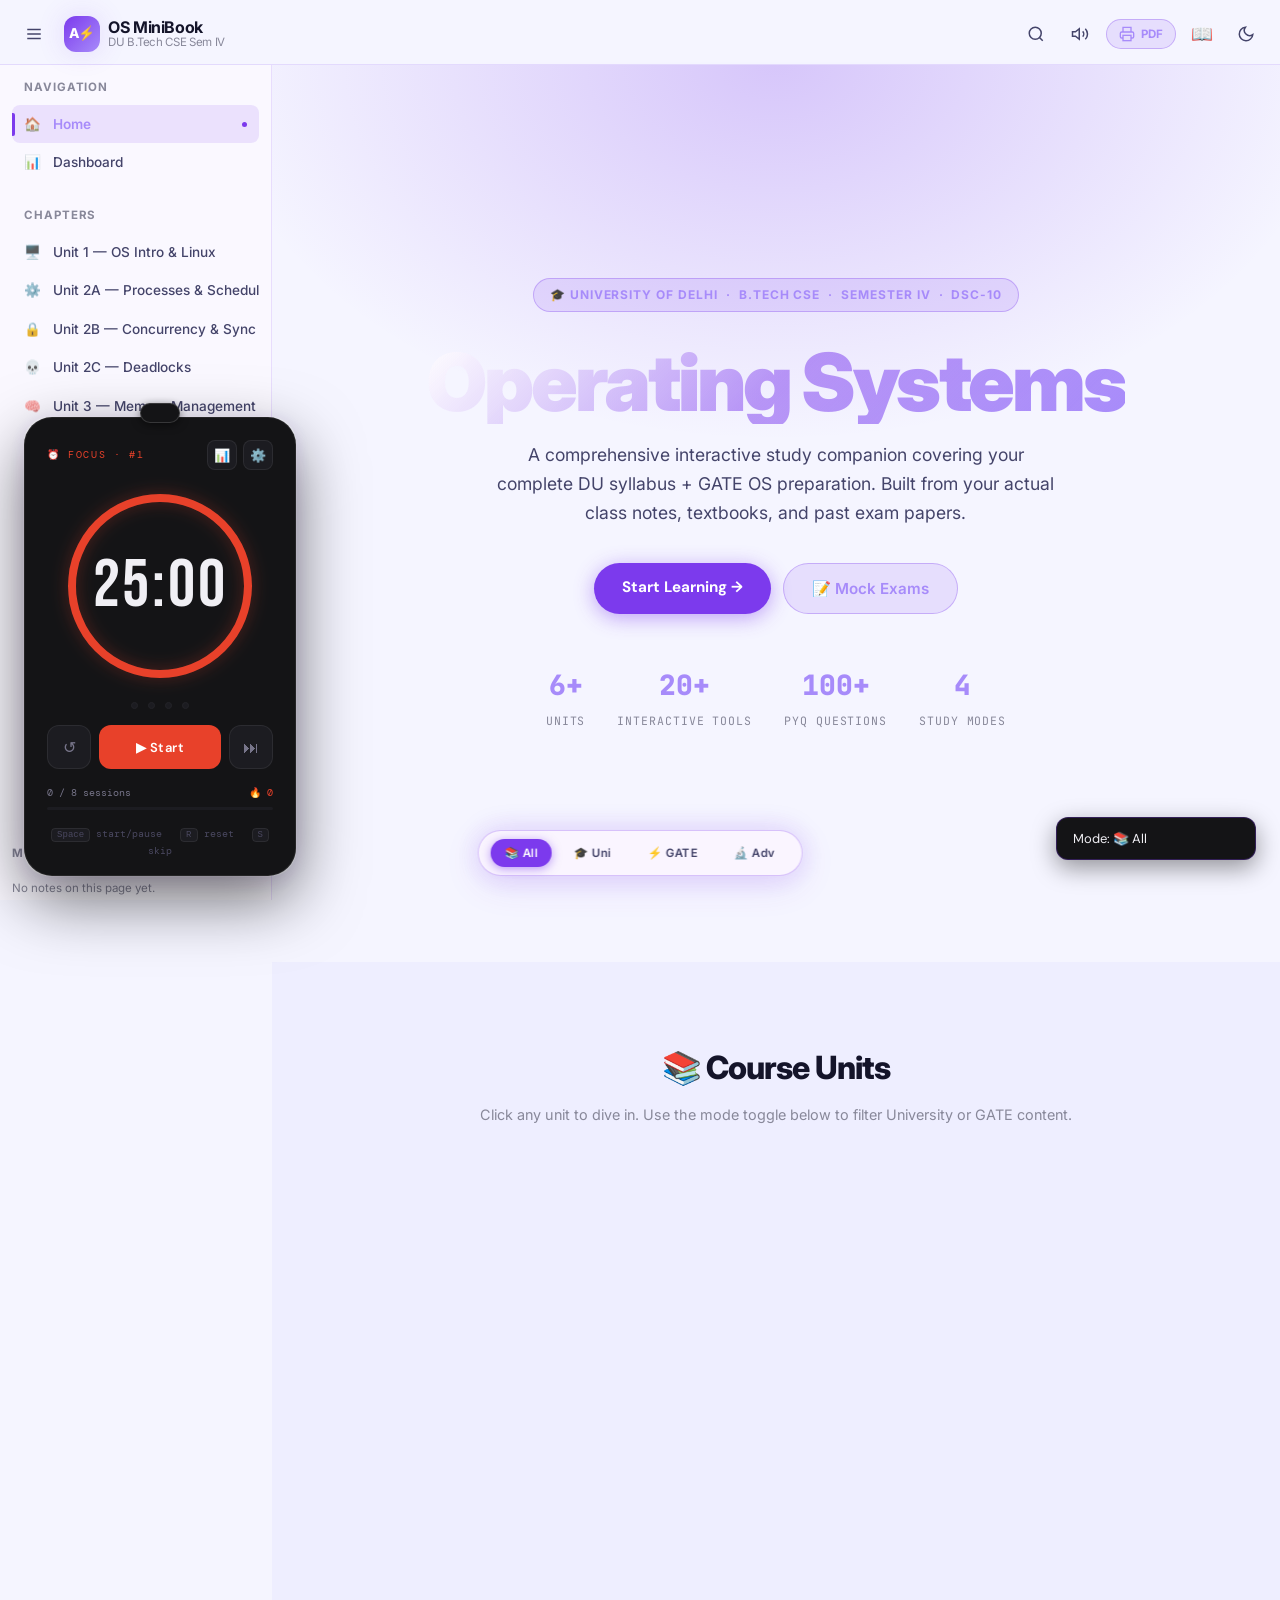
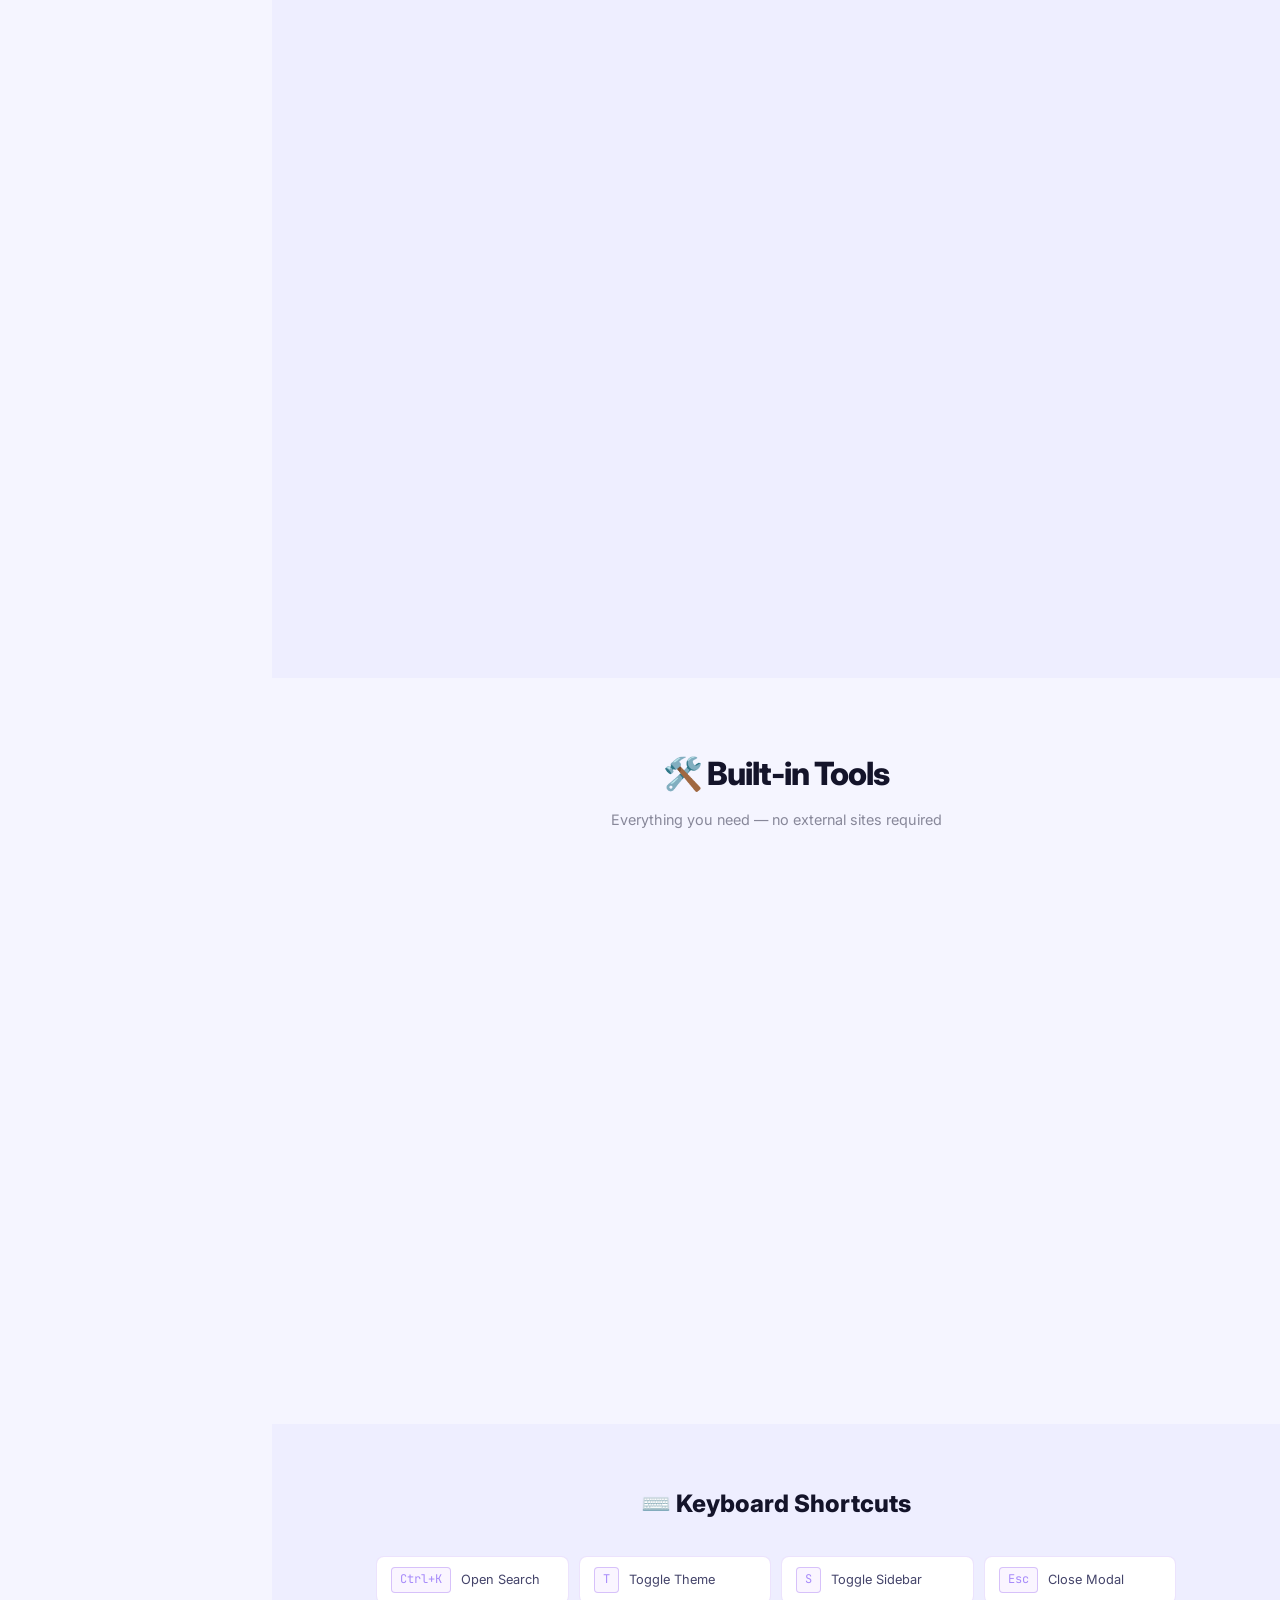
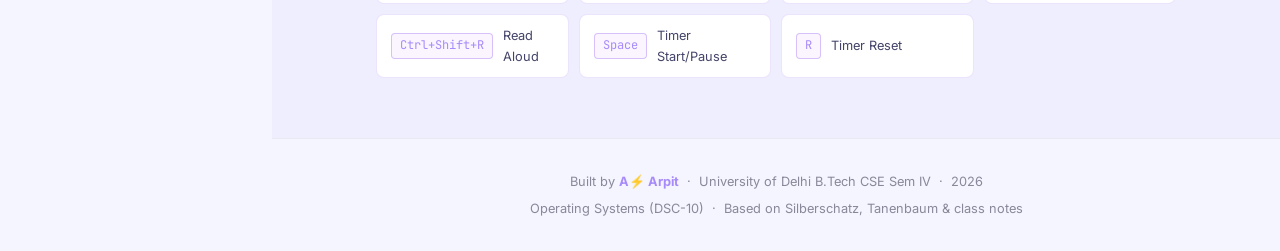
==== commit 1f27e843: "chore: align unit naming to match 4-unit semester syllabus structure" ====
--- a/index.html
+++ b/index.html
@@ -169,11 +169,11 @@
     <div class="sidebar-section">
       <div class="sidebar-section-label">Chapters</div>
       <a href="chapters/unit1.html" class="sidebar-link"><span class="link-icon">🖥️</span>Unit 1 — OS Intro & Linux</a>
-      <a href="chapters/unit2.html" class="sidebar-link"><span class="link-icon">⚙️</span>Unit 2 — Processes & Scheduling</a>
-      <a href="chapters/unit3.html" class="sidebar-link"><span class="link-icon">🔒</span>Unit 3 — Concurrency & Sync</a>
-      <a href="chapters/unit4.html" class="sidebar-link"><span class="link-icon">💀</span>Unit 4 — Deadlocks</a>
-      <a href="chapters/unit5.html" class="sidebar-link"><span class="link-icon">🧠</span>Unit 5 — Memory Management</a>
-      <a href="chapters/unit6.html" class="sidebar-link"><span class="link-icon">📁</span>Unit 6 — File Systems & Security</a>
+      <a href="chapters/unit2.html" class="sidebar-link"><span class="link-icon">⚙️</span>Unit 2A — Processes & Scheduling</a>
+      <a href="chapters/unit3.html" class="sidebar-link"><span class="link-icon">🔒</span>Unit 2B — Concurrency & Sync</a>
+      <a href="chapters/unit4.html" class="sidebar-link"><span class="link-icon">💀</span>Unit 2C — Deadlocks</a>
+      <a href="chapters/unit5.html" class="sidebar-link"><span class="link-icon">🧠</span>Unit 3 — Memory Management</a>
+      <a href="chapters/unit6.html" class="sidebar-link"><span class="link-icon">📁</span>Unit 4 — File Systems & Security</a>
       <a href="chapters/gate-extra.html" class="sidebar-link" style="color:var(--gate-c)"><span class="link-icon">⚡</span>GATE Extra Topics</a>
     </div>
     <div class="sidebar-section">
@@ -237,35 +237,35 @@
         <div class="unit-tags"><span class="unit-tag">System Calls</span><span class="unit-tag">Linux</span><span class="unit-tag">LKMs</span></div>
       </a>
       <a href="chapters/unit2.html" class="unit-card" style="--unit-color:rgba(249,115,22,.1)">
-        <div class="unit-num">Unit 2</div>
+        <div class="unit-num">Unit 2A</div>
         <div class="unit-icon">⚙️</div>
         <div class="unit-title">Process Management & Scheduling</div>
         <div class="unit-desc">Process states, PCB, threads, IPC. CPU scheduling: FCFS, SJF, SRTF, Round Robin, Priority with animated Gantt charts and interactive simulator.</div>
         <div class="unit-tags"><span class="unit-tag">FCFS</span><span class="unit-tag">SRTF</span><span class="unit-tag">Round Robin</span><span class="unit-tag">Gantt</span></div>
       </a>
       <a href="chapters/unit3.html" class="unit-card" style="--unit-color:rgba(6,182,212,.1)">
-        <div class="unit-num">Unit 3</div>
+        <div class="unit-num">Unit 2B</div>
         <div class="unit-icon">🔒</div>
         <div class="unit-title">Concurrency & Synchronization</div>
         <div class="unit-desc">Critical section, Peterson's algorithm, hardware primitives, semaphores, monitors, Readers-Writers, Dining Philosophers, Producer-Consumer.</div>
         <div class="unit-tags"><span class="unit-tag">Semaphores</span><span class="unit-tag">Monitors</span><span class="unit-tag">Peterson's</span></div>
       </a>
       <a href="chapters/unit4.html" class="unit-card" style="--unit-color:rgba(239,68,68,.1)">
-        <div class="unit-num">Unit 4</div>
+        <div class="unit-num">Unit 2C</div>
         <div class="unit-icon">💀</div>
         <div class="unit-title">Deadlocks</div>
         <div class="unit-desc">Coffman conditions, RAG, deadlock prevention and avoidance. Interactive Banker's Algorithm simulator with step-by-step matrix walkthrough.</div>
         <div class="unit-tags"><span class="unit-tag">Banker's Algo</span><span class="unit-tag">RAG</span><span class="unit-tag">Safe State</span></div>
       </a>
       <a href="chapters/unit5.html" class="unit-card" style="--unit-color:rgba(16,185,129,.1)">
-        <div class="unit-num">Unit 5</div>
+        <div class="unit-num">Unit 3</div>
         <div class="unit-icon">🧠</div>
         <div class="unit-title">Memory Management</div>
         <div class="unit-desc">Paging, TLB, EAT calculation, virtual memory, demand paging, page replacement (FIFO/LRU/Optimal) with interactive visualizer, thrashing.</div>
         <div class="unit-tags"><span class="unit-tag">Paging</span><span class="unit-tag">TLB</span><span class="unit-tag">Page Replacement</span></div>
       </a>
       <a href="chapters/unit6.html" class="unit-card" style="--unit-color:rgba(245,158,11,.1)">
-        <div class="unit-num">Unit 6</div>
+        <div class="unit-num">Unit 4</div>
         <div class="unit-icon">📁</div>
         <div class="unit-title">File Systems & Security</div>
         <div class="unit-desc">File concepts, directories, inode structure, allocation methods, disk scheduling algorithms (SCAN, LOOK, SSTF), Unix permissions, security.</div>
